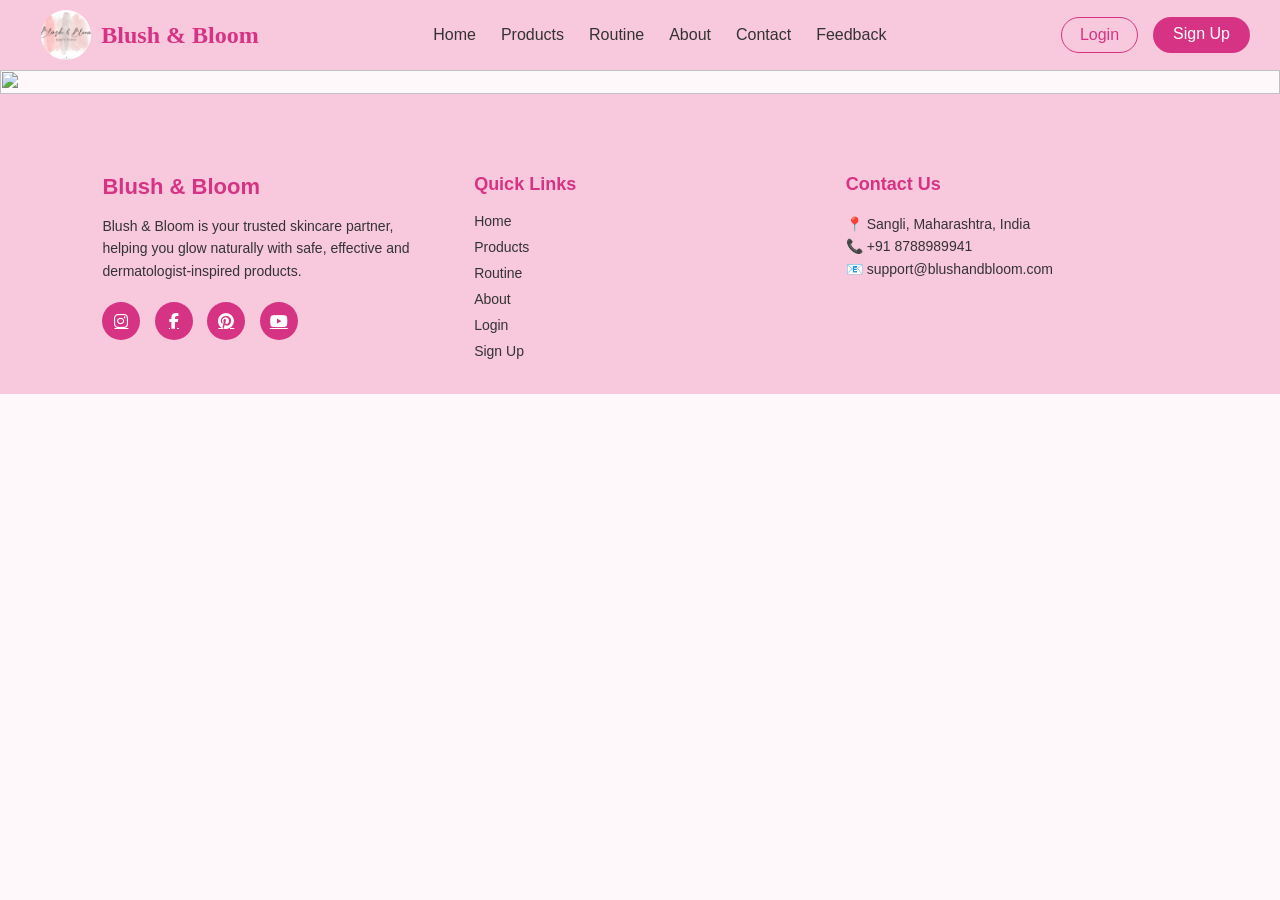
==== index.html @ 62052c49 "add website features in footer" ====
<!DOCTYPE html>
<html lang="en">
<head>
    <meta charset="UTF-8">
    <title>Blush & Bloom</title>
    <link rel="stylesheet" href="css/index.css">
   <link rel="stylesheet" href="https://cdnjs.cloudflare.com/ajax/libs/font-awesome/6.5.0/css/all.min.css">
</head>
<body>

    <nav class="navbar">
        <div class="nav-left">
        <img src="images/logo.jpeg" alt="Logo" class="logo">
        <h2 class="brand">Blush & Bloom</h2>
        </div>

        <ul class="nav-links">
            <li><a href="index.html">Home</a></li>
            <li><a href="pages/product.html">Products</a></li>
            <li><a href="pages/routine.html">Routine</a></li>
            <li><a href="pages/about.html">About</a></li>
            <li><a href="pages/contact.html">Contact</a></li>
            <li><a href="pages/feedback.html">Feedback</a></li>
        </ul>

        <div class="auth-buttons">
            <a href="pages/login.html" class="login-btn">Login</a>
            <a href="pages/signup.html" class="signup-btn">Sign Up</a>
        </div>
    </nav>

   <section class="slider">

<img src="images/slide1.webp" class="slide active">
<img src="images/slide2.webp" class="slide">
<img src="images/slide3.webp" class="slide">
<img src="images/slide4.webp" class="slide">
<img src="images/slide5.webp" class="slide">
<img src="images/slide6.webp" class="slide">
</section>

<script src="js/index.js"></script>

   <footer class="footer">

    <div class="footer-container">

    
        <div class="footer-col">
            <h2 class="footer-logo">Blush & Bloom</h2>
            <p>
                Blush & Bloom is your trusted skincare partner, 
                helping you glow naturally with safe, effective 
                and dermatologist-inspired products.
            </p>

            <div class="social-icons">
                <a href="#"><i class="fab fa-instagram"></i></a>
                <a href="#"><i class="fab fa-facebook-f"></i></a>
                <a href="#"><i class="fab fa-pinterest"></i></a>
                <a href="#"><i class="fab fa-youtube"></i></a>
            </div>
        </div>

      
        <div class="footer-col">
            <h3>Quick Links</h3>
            <ul>
                <li><a href="index.html">Home</a></li>
                <li><a href="pages/product.html">Products</a></li>
                <li><a href="pages/routine.html">Routine</a></li>
                <li><a href="pages/about.html">About</a></li>
                <li><a href="pages/login.html">Login</a></li>
                <li><a href="pages/signup.html">Sign Up</a></li>
            </ul>
        </div>

    
        

     
       <div class="footer-col">
            <h3>Contact Us</h3>
            <p>📍 Sangli, Maharashtra, India</p>
            <p>📞 +91 8788989941</p>
            <p>📧 support@blushandbloom.com</p>
        </div> 

    </div>
</footer>
---- css/index.css ----
* {
    margin: 0;
    padding: 0;
    box-sizing: border-box;
}

body {
    font-family: Arial, sans-serif;
    background-color: #fff8fb;
}


.logo {
    font-size: 24px;
    font-weight: bold;
    color: #d63384;
    
}
body{
    margin:0;
}

.navbar{
    display:flex;
    align-items:center;
    padding:0;
}

.logo{
    width:50px;
    height:50px;
    border-radius:50%;
    object-fit:cover;
    margin-left: 0.3cm;
}

.navbar{
    display:flex;
    justify-content:space-between;
    align-items:center;
    background:#f8c8dc;
    padding:10px 30px;
}

.nav-left{
    display:flex;
    align-items:center;
    gap:10px;
}

.logo{
    width:50px;
    height:50px;
    border-radius:50%;
    object-fit:cover;
}

.brand{
    font-family:serif;
    color:#d63384;
}

.nav-links{
    list-style:none;
    display:flex;
    gap:25px;
}

.nav-links a{
    text-decoration:none;
    color:black;
    font-weight:500;
}


.nav-links {
    list-style: none;
    display: flex;
    gap: 25px;
}

.nav-links li {
    list-style: none;
}

.nav-links a {
    text-decoration: none;
    color: #333;
    font-weight: 500;
    transition: 0.3s;
}

.nav-links a:hover {
    color: #d63384;
}

.auth-buttons {
    display: flex;
    gap: 15px;
}

.login-btn {
    padding: 8px 18px;
    border: 1px solid #d63384;
    border-radius: 25px;
    text-decoration: none;
    color: #d63384;
    transition: 0.3s;
}

.login-btn:hover {
    background-color: #d63384;
    color: white;
}

.signup-btn {
    padding: 8px 20px;
    background-color: #d63384;
    color: white;
    border-radius: 25px;
    text-decoration: none;
    transition: 0.3s;
}

.signup-btn:hover {
    background-color: #b0256a;
}

.hero {
    text-align: center;
    padding: 100px 20px;
}

.hero h1 {
    font-size: 36px;
    color: #d63384;
}

.hero p {
    margin-top: 10px;
    font-size: 18px;
    color: #555;
}

.hero {
    flex: 1;
}


.slide{
width:100%;
height:100%;
object-fit:cover;
object-position:center;
display:none;
}

.slide.active{
display:block;
}

.footer {
    background-color: #f8c8dc;   
    color: #333;
    padding: 80px 8% 25px
}

.footer-container {
    display: flex;
    justify-content: space-between;
    flex-wrap: wrap;
    gap: 40px;
}

.footer-col {
    flex: 1;
    min-width: 230px;
}

.footer-logo {
    color: #d63384;
    margin-bottom: 15px;
    font-size: 22px;
}

.footer h3 {
    margin-bottom: 18px;
    color: #d63384;
    font-size: 18px;
}

.footer-col p {
    font-size: 14px;
    line-height: 1.6;
}

.footer-col ul {
    list-style: none;
}

.footer-col ul li {
    margin-bottom: 10px;
    font-size: 14px;
}

.footer-col ul li a {
    text-decoration: none;
    color: #333;
    transition: 0.3s;
}

.footer-col ul li a:hover {
    color: #d63384;
    padding-left: 5px;
}


.social-icons {
    margin-top: 20px;
}

.social-icons a {
    display: inline-flex;
    align-items: center;
    justify-content: center;
    width: 38px;
    height: 38px;
    border-radius: 50%;
    background-color: #d63384;
    color: #fff;
    margin-right: 10px;
    font-size: 16px;
    transition: 0.3s;
}


.footer-bottom {
    text-align: center;
    margin-top: 30px;
    border-top: 1px solid #f3b3cf;
    padding-top: 15px;
    font-size: 13px;
}


@media (max-width: 768px) {

    .footer-container {
        flex-direction: column;
        text-align: center;
    }

}
html, body {
    height: 100%;
}

body {
    display: flex;
    flex-direction: column;
}
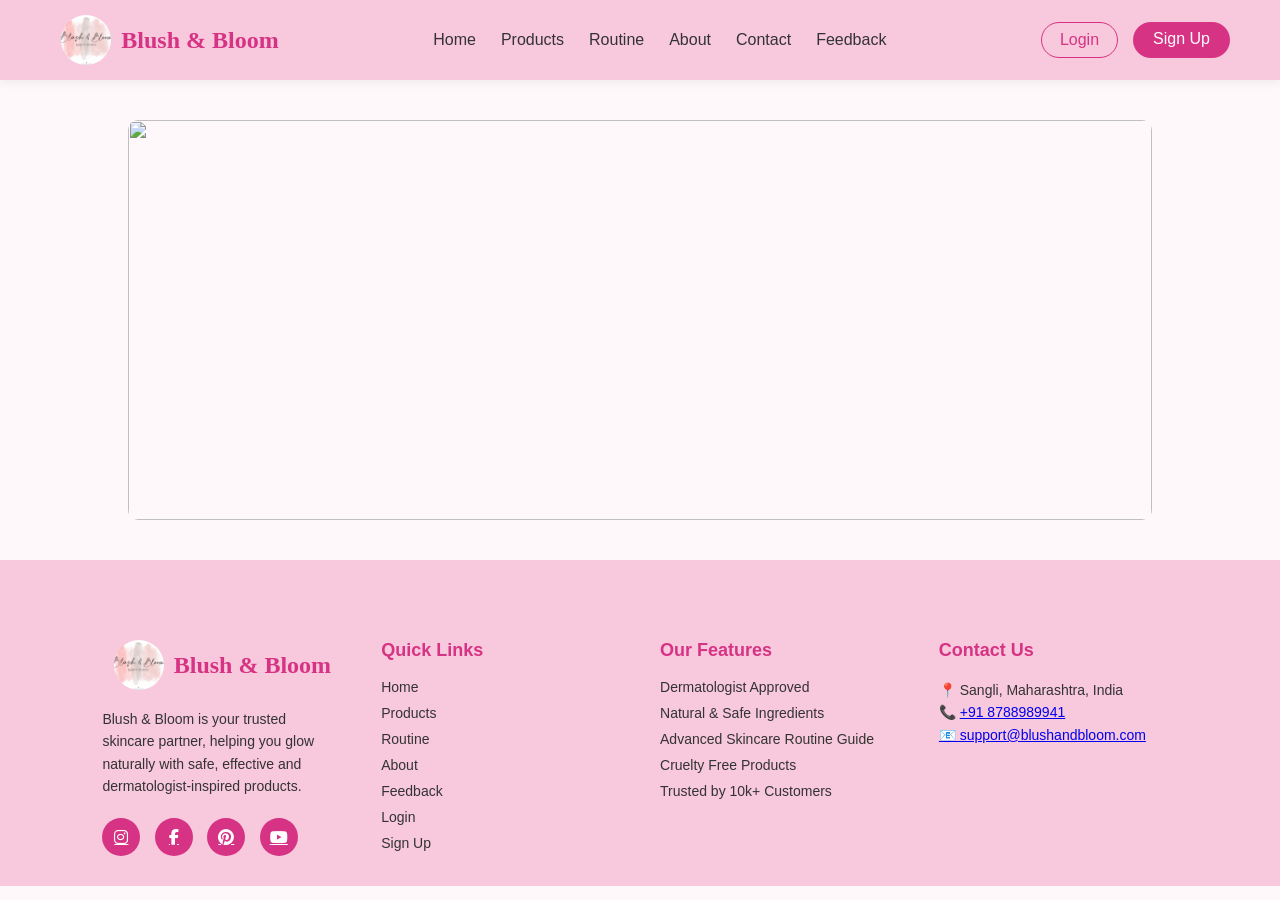
==== commit bd6cf93c: "modifications" ====
--- a/index.html
+++ b/index.html
@@ -1,7 +1,7 @@
 <!DOCTYPE html>
 <html lang="en">
 <head>
-    <meta charset="UTF-8">
+
     <title>Blush & Bloom</title>
     <link rel="stylesheet" href="css/index.css">
    <link rel="stylesheet" href="https://cdnjs.cloudflare.com/ajax/libs/font-awesome/6.5.0/css/all.min.css">
@@ -15,17 +15,17 @@
         </div>
 
         <ul class="nav-links">
-            <li><a href="index.html">Home</a></li>
-            <li><a href="pages/product.html">Products</a></li>
-            <li><a href="pages/routine.html">Routine</a></li>
-            <li><a href="pages/about.html">About</a></li>
-            <li><a href="pages/contact.html">Contact</a></li>
-            <li><a href="pages/feedback.html">Feedback</a></li>
+            <li><a href="./..index.html">Home</a></li>
+            <li><a href="./pages/product.html">Products</a></li>
+            <li><a href="./pages/routine.html">Routine</a></li>
+            <li><a href="./pages/about.html">About</a></li>
+            <li><a href="./pages/contact.html">Contact</a></li>
+            <li><a href="./pages/feedback.html">Feedback</a></li>
         </ul>
 
         <div class="auth-buttons">
             <a href="pages/login.html" class="login-btn">Login</a>
-            <a href="pages/signup.html" class="signup-btn">Sign Up</a>
+            <a href="./pages/signup.html" class="signup-btn">Sign Up</a>
         </div>
     </nav>
 
@@ -47,7 +47,11 @@
 
     
         <div class="footer-col">
-            <h2 class="footer-logo">Blush & Bloom</h2>
+          <div class="nav-left">
+        <img src="images/logo.jpeg" alt="Logo" class="logo">
+        <h2 class="brand">Blush & Bloom</h2>
+        </div> &nbsp;  &nbsp; &nbsp; &nbsp;
+    
             <p>
                 Blush & Bloom is your trusted skincare partner, 
                 helping you glow naturally with safe, effective 
@@ -55,6 +59,7 @@
             </p>
 
             <div class="social-icons">
+               
                 <a href="#"><i class="fab fa-instagram"></i></a>
                 <a href="#"><i class="fab fa-facebook-f"></i></a>
                 <a href="#"><i class="fab fa-pinterest"></i></a>
@@ -66,24 +71,35 @@
         <div class="footer-col">
             <h3>Quick Links</h3>
             <ul>
-                <li><a href="index.html">Home</a></li>
-                <li><a href="pages/product.html">Products</a></li>
-                <li><a href="pages/routine.html">Routine</a></li>
-                <li><a href="pages/about.html">About</a></li>
-                <li><a href="pages/login.html">Login</a></li>
-                <li><a href="pages/signup.html">Sign Up</a></li>
+               <li><a href="./index.html">Home</a></li>
+                <li><a href="./pages/product.html">Products</a></li>
+                <li><a href="./pages/routine.html">Routine</a></li>
+                <li><a href="./pages/about.html">About</a></li>
+             <li><a href="./pages/feedback.html">Feedback</a></li>
+                <li><a href="./pages/login.html">Login</a></li>
+                <li><a href="./pages/signup.html">Sign Up</a></li>
             </ul>
         </div>
 
-    
-        
-
-     
+    <div class="footer-col">
+            <h3>Our Features</h3>
+            <ul>
+                <li>Dermatologist Approved</li>
+                <li>Natural & Safe Ingredients</li>
+                <li>Advanced Skincare Routine Guide</li>
+                <li>Cruelty Free Products</li>
+                <li>Trusted by 10k+ Customers</li>
+            </ul>
+        </div>
+             
        <div class="footer-col">
             <h3>Contact Us</h3>
             <p>📍 Sangli, Maharashtra, India</p>
-            <p>📞 +91 8788989941</p>
-            <p>📧 support@blushandbloom.com</p>
+            <p>📞 <a href="tel:+8788989941" class="menu-subitem">+91 8788989941</a></p>
+            <p> <a href="mailto:support@blushandbloom.com.com" class="menu-subitem">
+                 📧 support@blushandbloom.com
+                </a>
+         
         </div> 
 
     </div>
--- a/css/index.css
+++ b/css/index.css
@@ -1,3 +1,4 @@
+
 * {
     margin: 0;
     padding: 0;
@@ -24,6 +25,15 @@
     display:flex;
     align-items:center;
     padding:0;
+}
+
+.navbar {
+    display: flex;
+    justify-content: space-between;
+    align-items: center;
+    padding: 15px 50px;
+    background-color: #f8c8dc;
+    box-shadow: 0 4px 8px rgba(0,0,0,0.05);
 }
 
 .logo{
@@ -34,13 +44,7 @@
     margin-left: 0.3cm;
 }
 
-.navbar{
-    display:flex;
-    justify-content:space-between;
-    align-items:center;
-    background:#f8c8dc;
-    padding:10px 30px;
-}
+
 
 .nav-left{
     display:flex;
@@ -146,6 +150,13 @@
     flex: 1;
 }
 
+.slider{
+width:80%;
+height:400px;
+margin:40px auto;
+overflow:hidden;
+border-radius:10px;
+}
 
 .slide{
 width:100%;
@@ -233,6 +244,10 @@
     transition: 0.3s;
 }
 
+.social-icons a:hover {
+    background-color: #b0256a;
+    transform: translateY(-4px);
+}
 
 .footer-bottom {
     text-align: center;
@@ -259,4 +274,3 @@
     display: flex;
     flex-direction: column;
 }
-
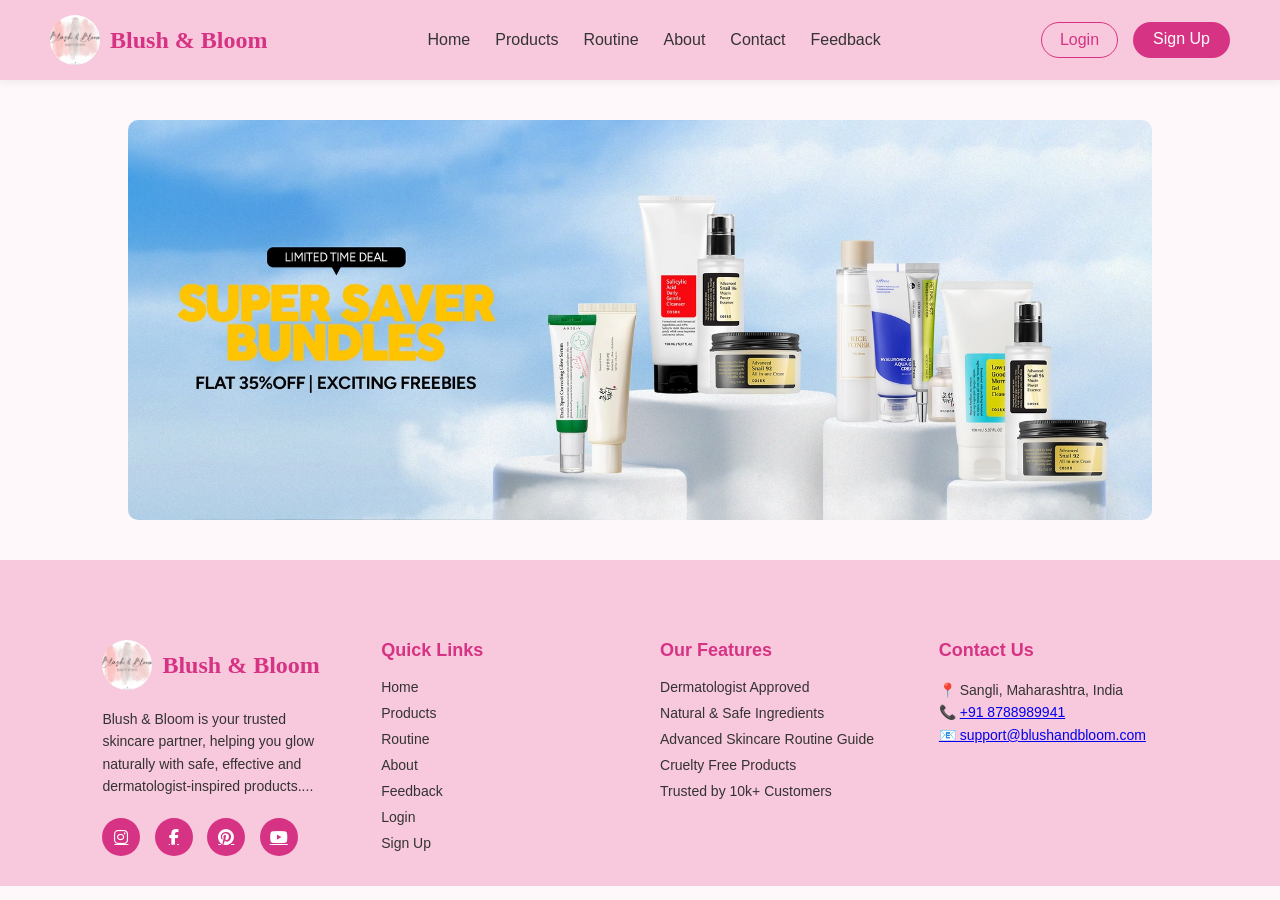
==== commit eb18d649: "Merge branch 'main' of https://github.com/Namratashekhar/blush-and-bloom-html-css-js" ====
--- a/index.html
+++ b/index.html
@@ -7,7 +7,6 @@
    <link rel="stylesheet" href="https://cdnjs.cloudflare.com/ajax/libs/font-awesome/6.5.0/css/all.min.css">
 </head>
 <body>
-
     <nav class="navbar">
         <div class="nav-left">
         <img src="images/logo.jpeg" alt="Logo" class="logo">
@@ -55,7 +54,7 @@
             <p>
                 Blush & Bloom is your trusted skincare partner, 
                 helping you glow naturally with safe, effective 
-                and dermatologist-inspired products.
+                and dermatologist-inspired products....
             </p>
 
             <div class="social-icons">
--- a/css/index.css
+++ b/css/index.css
@@ -41,10 +41,8 @@
     height:50px;
     border-radius:50%;
     object-fit:cover;
-    margin-left: 0.3cm;
-}
-
-
+    margin-left:0.001cm;
+}
 
 .nav-left{
     display:flex;
@@ -168,6 +166,10 @@
 
 .slide.active{
 display:block;
+}
+.slides{
+display:flex;
+transition:transform 0.5s ease;
 }
 
 .footer {
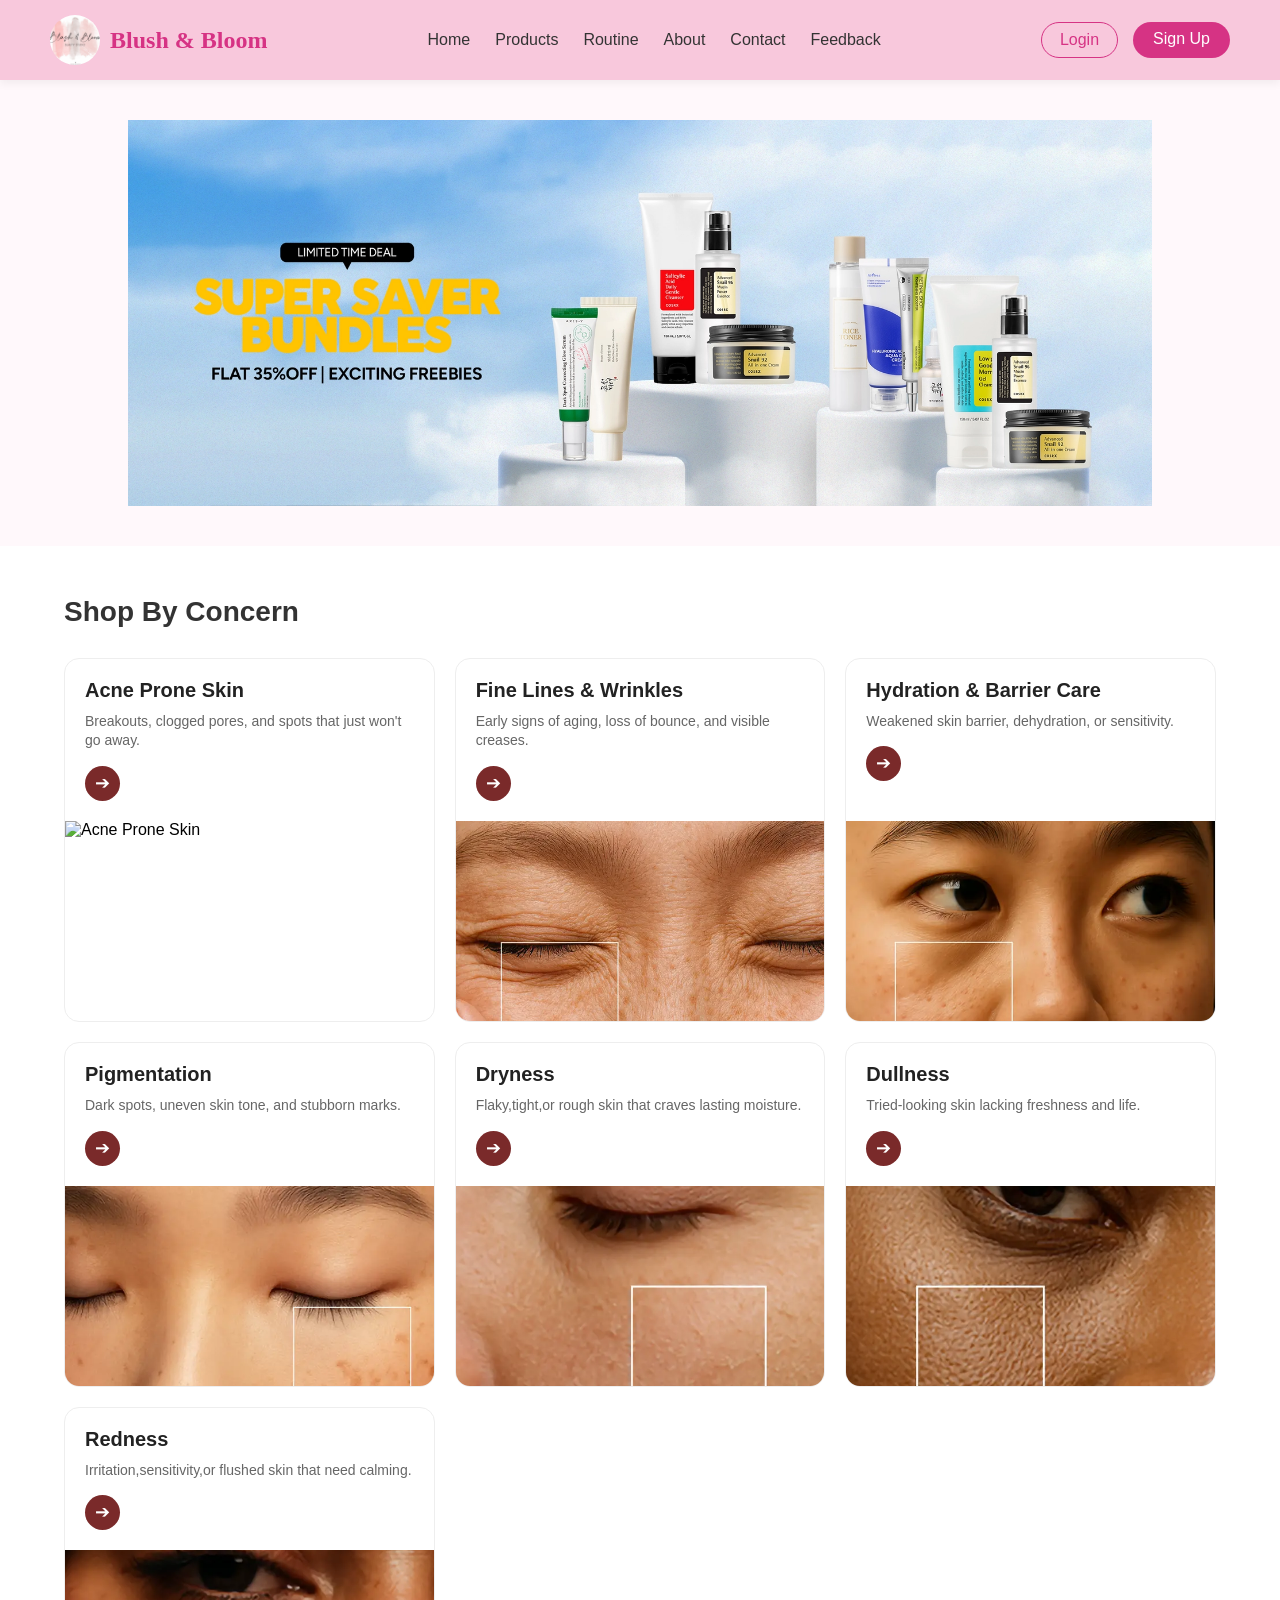
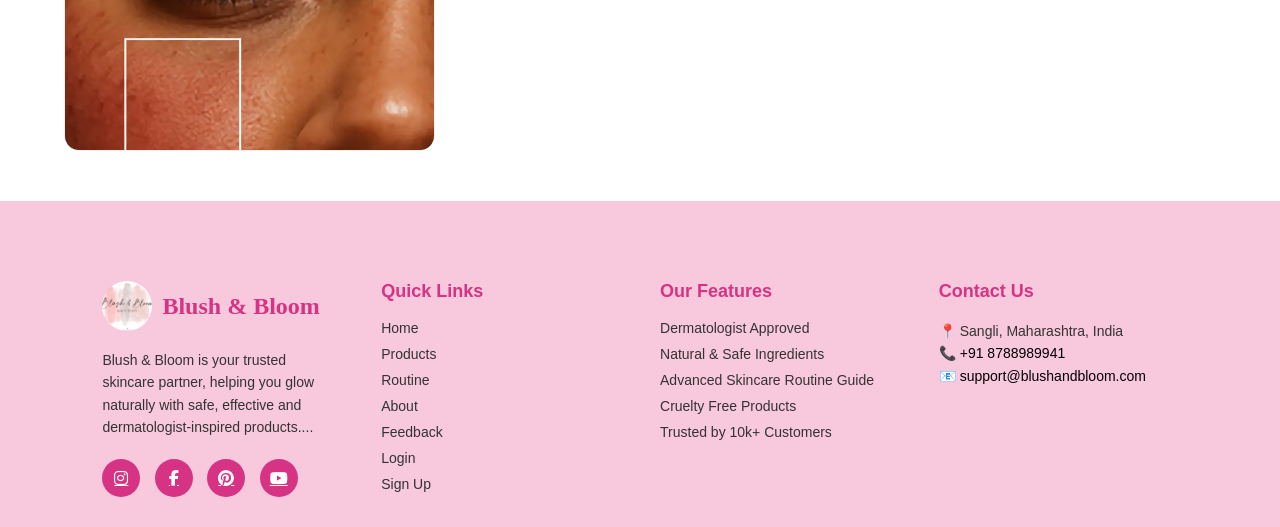
==== commit 8244b2b8: "change the cards colour" ====
--- a/index.html
+++ b/index.html
@@ -1,16 +1,18 @@
 <!DOCTYPE html>
 <html lang="en">
+
 <head>
 
     <title>Blush & Bloom</title>
-    <link rel="stylesheet" href="css/index.css">
-   <link rel="stylesheet" href="https://cdnjs.cloudflare.com/ajax/libs/font-awesome/6.5.0/css/all.min.css">
+    <link rel="stylesheet" href="./css/index.css">
+    <link rel="stylesheet" href="https://cdnjs.cloudflare.com/ajax/libs/font-awesome/6.5.0/css/all.min.css">
 </head>
+
 <body>
     <nav class="navbar">
         <div class="nav-left">
-        <img src="images/logo.jpeg" alt="Logo" class="logo">
-        <h2 class="brand">Blush & Bloom</h2>
+            <img src="images/logo.jpeg" alt="Logo" class="logo">
+            <h2 class="brand">Blush & Bloom</h2>
         </div>
 
         <ul class="nav-links">
@@ -28,78 +30,152 @@
         </div>
     </nav>
 
-   <section class="slider">
+    <div class="slider">
 
-<img src="images/slide1.webp" class="slide active">
-<img src="images/slide2.webp" class="slide">
-<img src="images/slide3.webp" class="slide">
-<img src="images/slide4.webp" class="slide">
-<img src="images/slide5.webp" class="slide">
-<img src="images/slide6.webp" class="slide">
+        <img src="images/slide1.webp" class="slide active">
+        <img src="images/slide2.webp" class="slide">
+        <img src="images/slide3.webp" class="slide">
+        <img src="images/slide4.webp" class="slide">
+        <img src="images/slide5.webp" class="slide">
+        <img src="images/slide6.webp" class="slide">
+    </div>
+
+    <script src="js/index.js"></script>
+
+    <section class="shop-by-concern">
+    <h2 class="section-title">Shop By Concern</h2>
+    
+    <div class="concern-container">
+        <div class="concern-card">
+            <div class="card-content">
+                <h3>Acne Prone Skin</h3>
+                <p>Breakouts, clogged pores, and spots that just won't go away.</p>
+                <a href="#" class="arrow-btn">➔</a>
+            </div>
+            <img src="images/acne.webp" alt="Acne Prone Skin">
+        </div>
+
+        <div class="concern-card">
+            <div class="card-content">
+                <h3>Fine Lines & Wrinkles</h3>
+                <p>Early signs of aging, loss of bounce, and visible creases.</p>
+                <a href="#" class="arrow-btn">➔</a>
+            </div>
+            <img src="images/fine-lines.webp" alt="Fine Lines & Wrinkles">
+        </div>
+
+        <div class="concern-card">
+            <div class="card-content">
+                <h3>Hydration & Barrier Care</h3>
+                <p>Weakened skin barrier, dehydration, or sensitivity.</p>
+                <a href="#" class="arrow-btn">➔</a>
+            </div>
+            <img src="images/hydration.webp" alt="Hydration">
+        </div>
+
+        <div class="concern-card">
+            <div class="card-content">
+                <h3>Pigmentation</h3>
+                <p>Dark spots, uneven skin tone, and stubborn marks.</p>
+                <a href="#" class="arrow-btn">➔</a>
+            </div>
+            <img src="images/pigmentation.webp" alt="Pigmentation">
+        </div>
+
+         <div class="concern-card">
+            <div class="card-content">
+                <h3>Dryness</h3>
+                <p>Flaky,tight,or rough skin that craves lasting moisture.</p>
+                <a href="#" class="arrow-btn">➔</a>
+            </div>
+            <img src="images/dryness.webp" alt="Pigmentation">
+        </div>
+
+         <div class="concern-card">
+            <div class="card-content">
+                <h3>Dullness</h3>
+                <p>Tried-looking skin lacking freshness and life.</p>
+                <a href="#" class="arrow-btn">➔</a>
+            </div>
+            <img src="images/dullness.webp" alt="Pigmentation">
+        </div>
+
+         <div class="concern-card">
+            <div class="card-content">
+                <h3>Redness</h3>
+                <p>Irritation,sensitivity,or flushed skin that need calming.</p>
+                <a href="#" class="arrow-btn">➔</a>
+            </div>
+            <img src="images/redness.webp" alt="Pigmentation">
+        </div>
+
+
+    </div>
 </section>
 
-<script src="js/index.js"></script>
+        </script>
+    </div>
 
-   <footer class="footer">
+    <footer class="footer">
 
-    <div class="footer-container">
+        <div class="footer-container">
 
-    
-        <div class="footer-col">
-          <div class="nav-left">
-        <img src="images/logo.jpeg" alt="Logo" class="logo">
-        <h2 class="brand">Blush & Bloom</h2>
-        </div> &nbsp;  &nbsp; &nbsp; &nbsp;
-    
-            <p>
-                Blush & Bloom is your trusted skincare partner, 
-                helping you glow naturally with safe, effective 
-                and dermatologist-inspired products....
-            </p>
 
-            <div class="social-icons">
-               
-                <a href="#"><i class="fab fa-instagram"></i></a>
-                <a href="#"><i class="fab fa-facebook-f"></i></a>
-                <a href="#"><i class="fab fa-pinterest"></i></a>
-                <a href="#"><i class="fab fa-youtube"></i></a>
+            <div class="footer-col">
+                <div class="nav-left">
+                    <img src="images/logo.jpeg" alt="Logo" class="logo">
+                    <h2 class="brand">Blush & Bloom</h2>
+                </div> &nbsp; &nbsp; &nbsp; &nbsp;
+
+                <p>
+                    Blush & Bloom is your trusted skincare partner,
+                    helping you glow naturally with safe, effective
+                    and dermatologist-inspired products....
+                </p>
+
+                <div class="social-icons">
+
+                    <a href="#"><i class="fab fa-instagram"></i></a>
+                    <a href="#"><i class="fab fa-facebook-f"></i></a>
+                    <a href="#"><i class="fab fa-pinterest"></i></a>
+                    <a href="#"><i class="fab fa-youtube"></i></a>
+                </div>
             </div>
+
+
+            <div class="footer-col">
+                <h3>Quick Links</h3>
+                <ul>
+                    <li><a href="./index.html">Home</a></li>
+                    <li><a href="./pages/product.html">Products</a></li>
+                    <li><a href="./pages/routine.html">Routine</a></li>
+                    <li><a href="./pages/about.html">About</a></li>
+                    <li><a href="./pages/feedback.html">Feedback</a></li>
+                    <li><a href="./pages/login.html">Login</a></li>
+                    <li><a href="./pages/signup.html">Sign Up</a></li>
+                </ul>
+            </div>
+
+            <div class="footer-col">
+                <h3>Our Features</h3>
+                <ul>
+                    <li>Dermatologist Approved</li>
+                    <li>Natural & Safe Ingredients</li>
+                    <li>Advanced Skincare Routine Guide</li>
+                    <li>Cruelty Free Products</li>
+                    <li>Trusted by 10k+ Customers</li>
+                </ul>
+            </div>
+
+            <div class="footer-col">
+                <h3>Contact Us</h3>
+                <p>📍 Sangli, Maharashtra, India</p>
+                <p>📞 <a href="tel:+8788989941" class="menu-subitem">+91 8788989941</a></p>
+                <p> <a href="mailto:support@blushandbloom.com.com" class="menu-subitem">
+                        📧 support@blushandbloom.com
+                    </a>
+
+            </div>
+
         </div>
-
-      
-        <div class="footer-col">
-            <h3>Quick Links</h3>
-            <ul>
-               <li><a href="./index.html">Home</a></li>
-                <li><a href="./pages/product.html">Products</a></li>
-                <li><a href="./pages/routine.html">Routine</a></li>
-                <li><a href="./pages/about.html">About</a></li>
-             <li><a href="./pages/feedback.html">Feedback</a></li>
-                <li><a href="./pages/login.html">Login</a></li>
-                <li><a href="./pages/signup.html">Sign Up</a></li>
-            </ul>
-        </div>
-
-    <div class="footer-col">
-            <h3>Our Features</h3>
-            <ul>
-                <li>Dermatologist Approved</li>
-                <li>Natural & Safe Ingredients</li>
-                <li>Advanced Skincare Routine Guide</li>
-                <li>Cruelty Free Products</li>
-                <li>Trusted by 10k+ Customers</li>
-            </ul>
-        </div>
-             
-       <div class="footer-col">
-            <h3>Contact Us</h3>
-            <p>📍 Sangli, Maharashtra, India</p>
-            <p>📞 <a href="tel:+8788989941" class="menu-subitem">+91 8788989941</a></p>
-            <p> <a href="mailto:support@blushandbloom.com.com" class="menu-subitem">
-                 📧 support@blushandbloom.com
-                </a>
-         
-        </div> 
-
-    </div>
-</footer>+    </footer>
--- a/css/index.css
+++ b/css/index.css
@@ -152,8 +152,8 @@
 width:80%;
 height:400px;
 margin:40px auto;
-overflow:hidden;
 border-radius:10px;
+position: relative;
 }
 
 .slide{
@@ -167,6 +167,7 @@
 .slide.active{
 display:block;
 }
+
 .slides{
 display:flex;
 transition:transform 0.5s ease;
@@ -227,6 +228,10 @@
     padding-left: 5px;
 }
 
+.menu-subitem{
+    text-decoration: none;
+    color: black;
+}
 
 .social-icons {
     margin-top: 20px;
@@ -276,3 +281,83 @@
     display: flex;
     flex-direction: column;
 }
+
+/* Shop By Concern Section */
+.shop-by-concern {
+    padding: 50px 5%;
+    background-color: #fff;
+    font-family: Arial, sans-serif;
+}
+
+.section-title {
+    font-size: 28px;
+    font-weight: bold;
+    margin-bottom: 30px;
+    color: #333;
+}
+
+.concern-container {
+    display: grid;
+    grid-template-columns: repeat(auto-fit, minmax(280px, 1fr));
+    gap: 20px;
+}
+
+.concern-card {
+    background-color: ; /* Light cream background */
+    border-radius: 15px;
+    overflow: hidden;
+    display: flex;
+    flex-direction: column;
+    justify-content: space-between;
+    transition: transform 0.3s ease;
+    border: 1px solid #eee;
+}
+
+.concern-card:hover {
+    transform: translateY(-5px);
+}
+
+.card-content {
+    padding: 20px;
+}
+
+.card-content h3 {
+    font-size: 20px;
+    margin-bottom: 10px;
+    color: #222;
+}
+
+.card-content p {
+    font-size: 14px;
+    color: #666;
+    line-height: 1.4;
+    margin-bottom: 15px;
+}
+
+.arrow-btn {
+    display: inline-block;
+    width: 35px;
+    height: 35px;
+    background-color: #7a2a2a; /* Dark reddish brown like the image */
+    color: white;
+    text-align: center;
+    line-height: 35px;
+    border-radius: 50%;
+    text-decoration: none;
+    font-size: 18px;
+}
+
+.concern-card img {
+    width: 100%;
+    height: 200px;
+    object-fit: cover;
+    display: block;
+}
+
+/* For smaller screens */
+@media (max-width: 600px) {
+    .concern-container {
+        grid-template-columns: 1fr;
+    }
+}
+
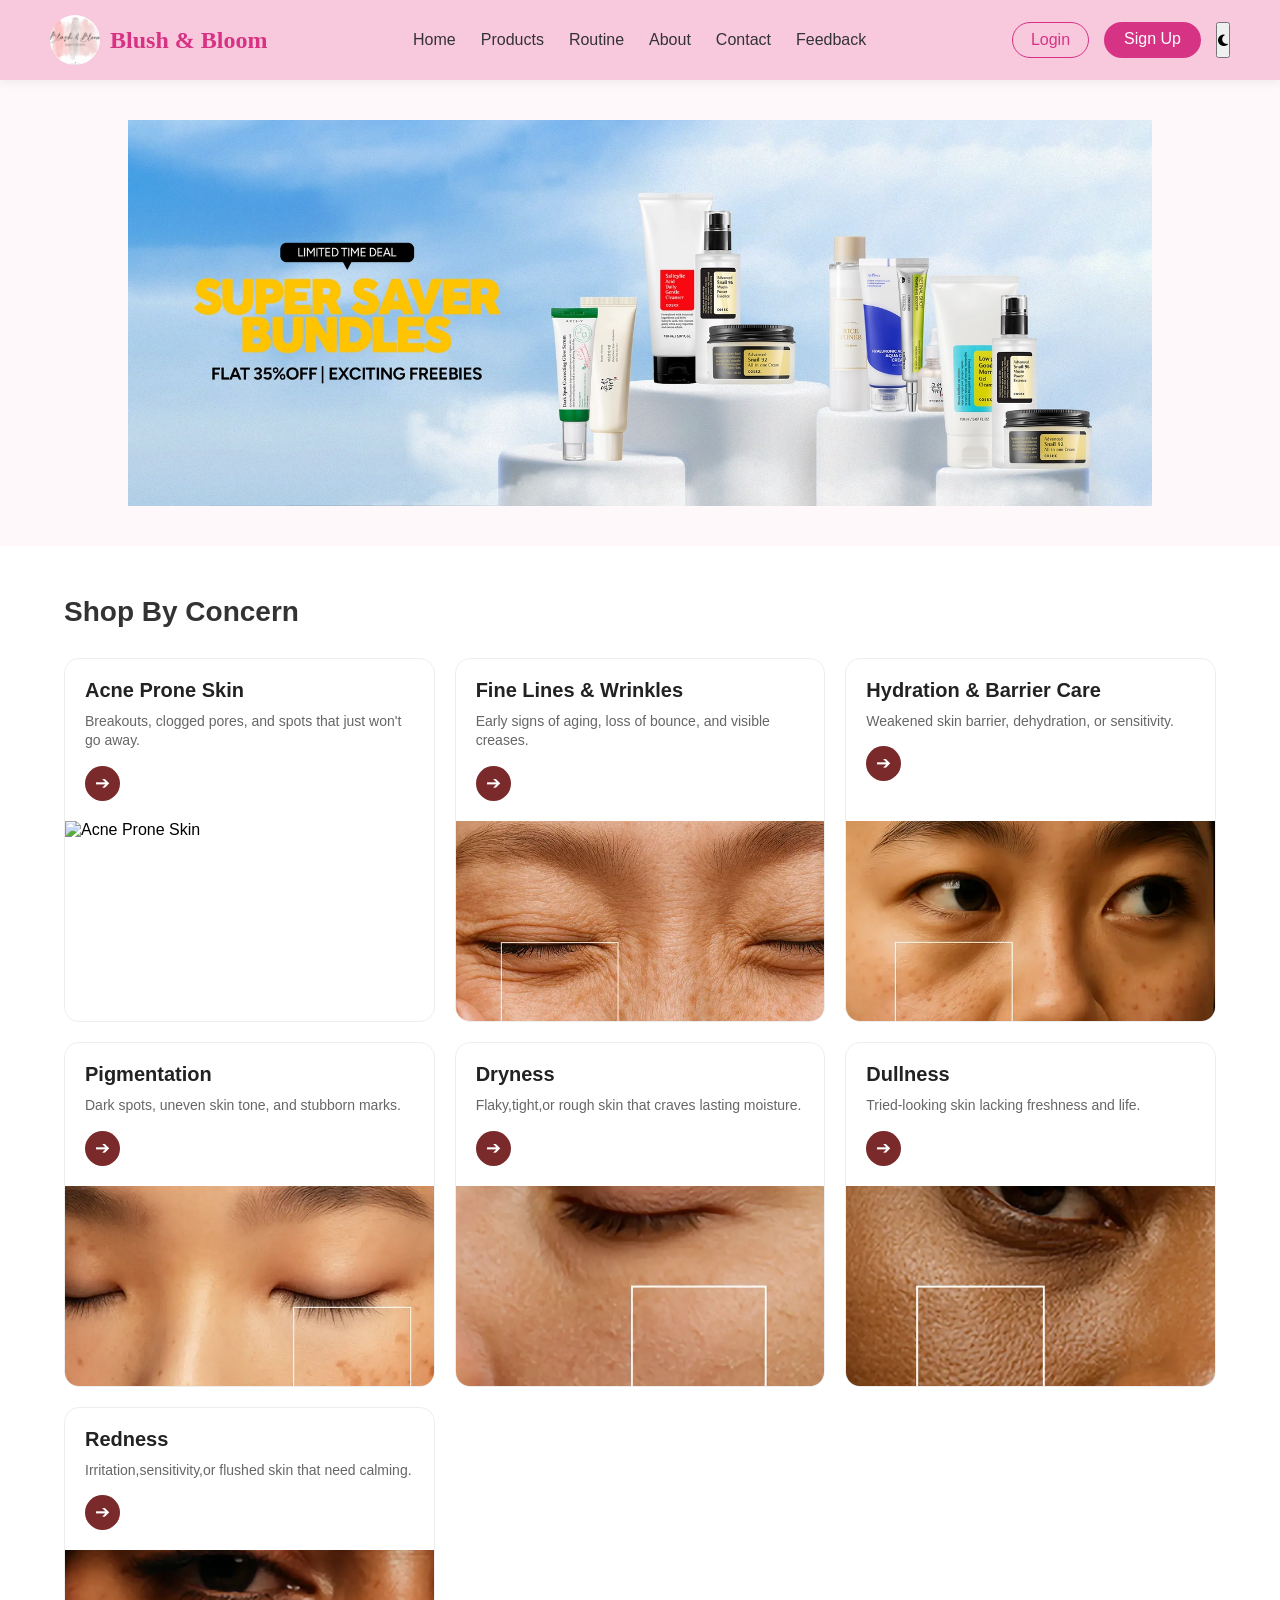
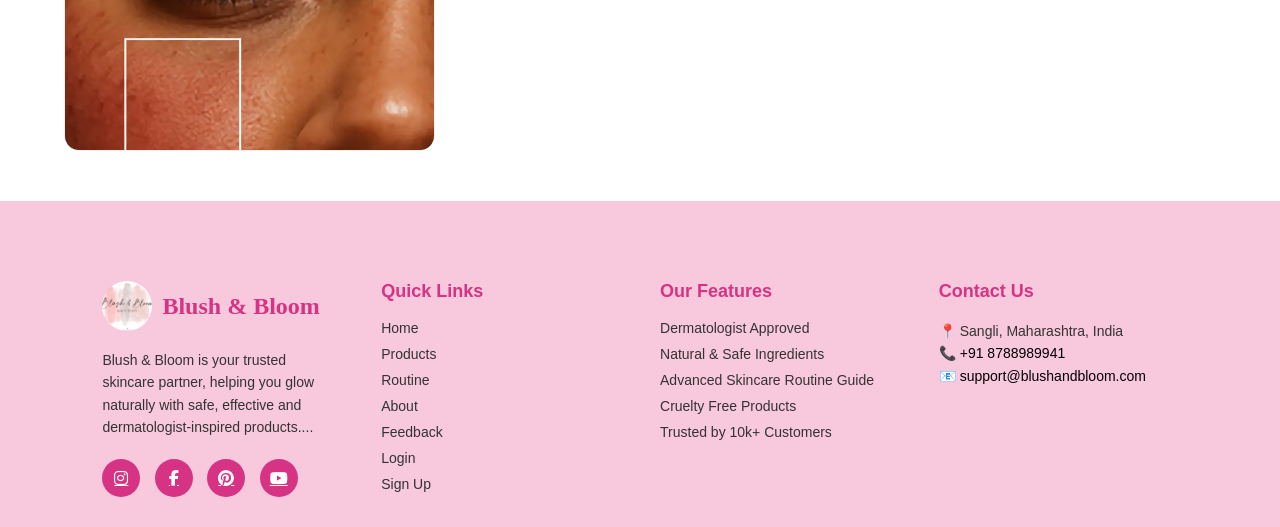
==== commit 4590cb22: "resolved merge conflicts" ====
--- a/index.html
+++ b/index.html
@@ -1,13 +1,10 @@
 <!DOCTYPE html>
 <html lang="en">
-
 <head>
-
     <title>Blush & Bloom</title>
     <link rel="stylesheet" href="./css/index.css">
     <link rel="stylesheet" href="https://cdnjs.cloudflare.com/ajax/libs/font-awesome/6.5.0/css/all.min.css">
 </head>
-
 <body>
     <nav class="navbar">
         <div class="nav-left">
@@ -27,6 +24,9 @@
         <div class="auth-buttons">
             <a href="pages/login.html" class="login-btn">Login</a>
             <a href="./pages/signup.html" class="signup-btn">Sign Up</a>
+            <button id="themeToggle" class="theme-btn">
+<i class="fa-solid fa-moon"></i>
+</button>
         </div>
     </nav>
 
@@ -43,78 +43,75 @@
     <script src="js/index.js"></script>
 
     <section class="shop-by-concern">
-    <h2 class="section-title">Shop By Concern</h2>
-    
-    <div class="concern-container">
-        <div class="concern-card">
-            <div class="card-content">
-                <h3>Acne Prone Skin</h3>
-                <p>Breakouts, clogged pores, and spots that just won't go away.</p>
-                <a href="#" class="arrow-btn">➔</a>
+        <h2 class="section-title">Shop By Concern</h2>
+
+        <div class="concern-container">
+            <div class="concern-card">
+                <div class="card-content">
+                    <h3>Acne Prone Skin</h3>
+                    <p>Breakouts, clogged pores, and spots that just won't go away.</p>
+                    <a href="#" class="arrow-btn">➔</a>
+                </div>
+                <img src="images/acne.webp" alt="Acne Prone Skin">
             </div>
-            <img src="images/acne.webp" alt="Acne Prone Skin">
-        </div>
 
-        <div class="concern-card">
-            <div class="card-content">
-                <h3>Fine Lines & Wrinkles</h3>
-                <p>Early signs of aging, loss of bounce, and visible creases.</p>
-                <a href="#" class="arrow-btn">➔</a>
+            <div class="concern-card">
+                <div class="card-content">
+                    <h3>Fine Lines & Wrinkles</h3>
+                    <p>Early signs of aging, loss of bounce, and visible creases.</p>
+                    <a href="#" class="arrow-btn">➔</a>
+                </div>
+                <img src="images/fine-lines.webp" alt="Fine Lines & Wrinkles">
             </div>
-            <img src="images/fine-lines.webp" alt="Fine Lines & Wrinkles">
-        </div>
 
-        <div class="concern-card">
-            <div class="card-content">
-                <h3>Hydration & Barrier Care</h3>
-                <p>Weakened skin barrier, dehydration, or sensitivity.</p>
-                <a href="#" class="arrow-btn">➔</a>
+            <div class="concern-card">
+                <div class="card-content">
+                    <h3>Hydration & Barrier Care</h3>
+                    <p>Weakened skin barrier, dehydration, or sensitivity.</p>
+                    <a href="#" class="arrow-btn">➔</a>
+                </div>
+                <img src="images/hydration.webp" alt="Hydration">
             </div>
-            <img src="images/hydration.webp" alt="Hydration">
-        </div>
 
-        <div class="concern-card">
-            <div class="card-content">
-                <h3>Pigmentation</h3>
-                <p>Dark spots, uneven skin tone, and stubborn marks.</p>
-                <a href="#" class="arrow-btn">➔</a>
+            <div class="concern-card">
+                <div class="card-content">
+                    <h3>Pigmentation</h3>
+                    <p>Dark spots, uneven skin tone, and stubborn marks.</p>
+                    <a href="#" class="arrow-btn">➔</a>
+                </div>
+                <img src="images/pigmentation.webp" alt="Pigmentation">
             </div>
-            <img src="images/pigmentation.webp" alt="Pigmentation">
-        </div>
 
-         <div class="concern-card">
-            <div class="card-content">
-                <h3>Dryness</h3>
-                <p>Flaky,tight,or rough skin that craves lasting moisture.</p>
-                <a href="#" class="arrow-btn">➔</a>
+            <div class="concern-card">
+                <div class="card-content">
+                    <h3>Dryness</h3>
+                    <p>Flaky,tight,or rough skin that craves lasting moisture.</p>
+                    <a href="#" class="arrow-btn">➔</a>
+                </div>
+                <img src="images/dryness.webp" alt="Pigmentation">
             </div>
-            <img src="images/dryness.webp" alt="Pigmentation">
-        </div>
 
-         <div class="concern-card">
-            <div class="card-content">
-                <h3>Dullness</h3>
-                <p>Tried-looking skin lacking freshness and life.</p>
-                <a href="#" class="arrow-btn">➔</a>
+            <div class="concern-card">
+                <div class="card-content">
+                    <h3>Dullness</h3>
+                    <p>Tried-looking skin lacking freshness and life.</p>
+                    <a href="#" class="arrow-btn">➔</a>
+                </div>
+                <img src="images/dullness.webp" alt="Pigmentation">
             </div>
-            <img src="images/dullness.webp" alt="Pigmentation">
-        </div>
 
-         <div class="concern-card">
-            <div class="card-content">
-                <h3>Redness</h3>
-                <p>Irritation,sensitivity,or flushed skin that need calming.</p>
-                <a href="#" class="arrow-btn">➔</a>
+            <div class="concern-card">
+                <div class="card-content">
+                    <h3>Redness</h3>
+                    <p>Irritation,sensitivity,or flushed skin that need calming.</p>
+                    <a href="#" class="arrow-btn">➔</a>
+                </div>
+                <img src="images/redness.webp" alt="Pigmentation">
             </div>
-            <img src="images/redness.webp" alt="Pigmentation">
-        </div>
 
 
-    </div>
-</section>
-
-        </script>
-    </div>
+        </div>
+    </section>
 
     <footer class="footer">
 
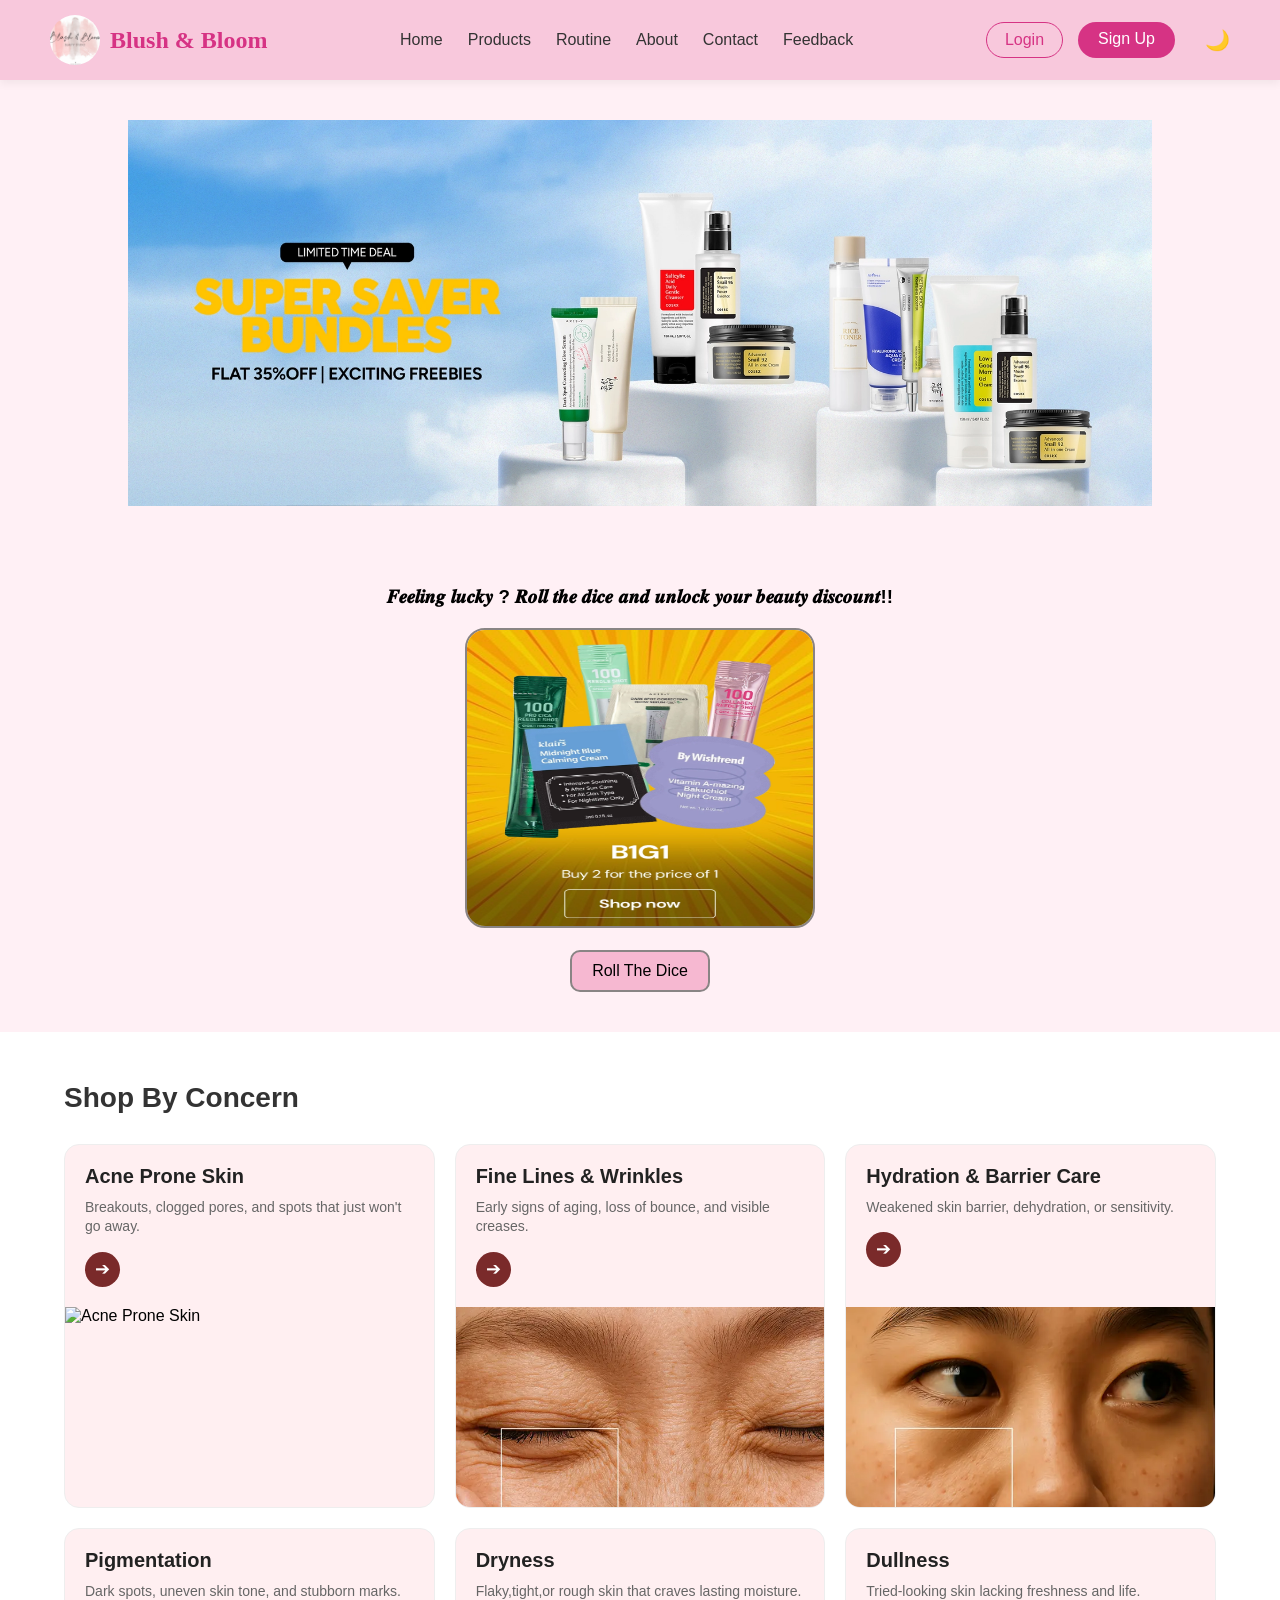
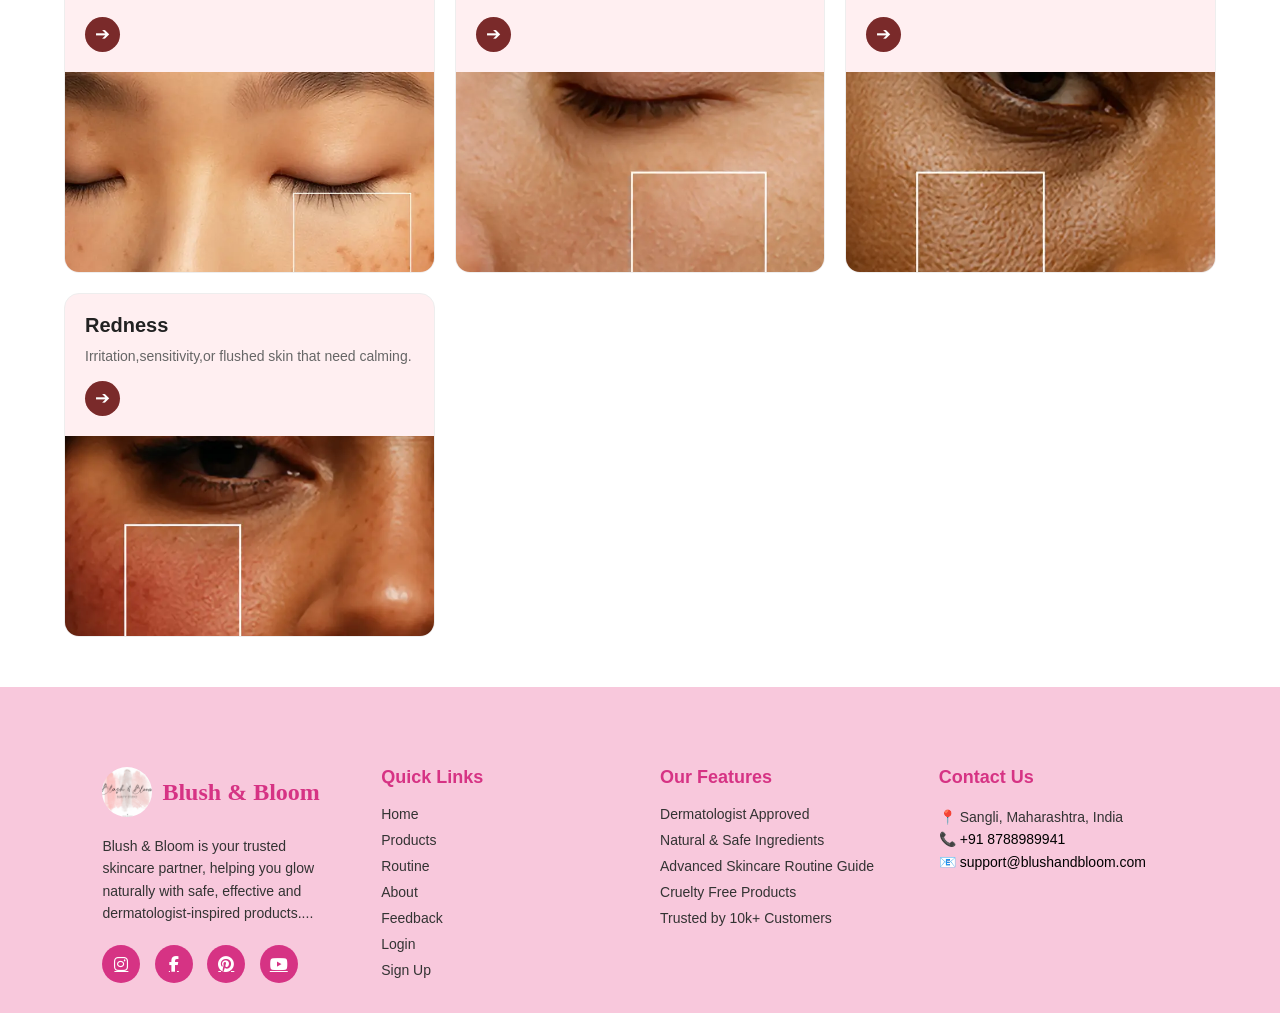
==== commit 36f838a6: "js file updated" ====
--- a/index.html
+++ b/index.html
@@ -24,8 +24,7 @@
         <div class="auth-buttons">
             <a href="pages/login.html" class="login-btn">Login</a>
             <a href="./pages/signup.html" class="signup-btn">Sign Up</a>
-            <button id="themeToggle" class="theme-btn">
-<i class="fa-solid fa-moon"></i>
+        <button id="themeToggle" class="theme-btn">🌙</button>
 </button>
         </div>
     </nav>
@@ -42,6 +41,49 @@
 
     <script src="js/index.js"></script>
 
+    <div class="dice-container">
+        <h3>𝑭𝒆𝒆𝒍𝒊𝒏𝒈 𝒍𝒖𝒄𝒌𝒚 ?
+𝑹𝒐𝒍𝒍 𝒕𝒉𝒆 𝒅𝒊𝒄𝒆 𝒂𝒏𝒅 𝒖𝒏𝒍𝒐𝒄𝒌 𝒚𝒐𝒖𝒓 𝒃𝒆𝒂𝒖𝒕𝒚 𝒅𝒊𝒔𝒄𝒐𝒖𝒏𝒕!!</h3>
+        <img src="images/dice1.webp" alt="discount" id="dice" class="dice-img" />
+        <br> <br>
+        <button type="button" onclick="rollDice()" class="dice">Roll The Dice</button>
+
+        <script>
+            const diceImg = document.getElementById("dice");
+            function rollDice() {
+                const min = 1;
+                const max = 7;
+
+                const randomNumber = Math.floor(Math.random() * (max - min)) + min;
+                switch (randomNumber) {
+                    case 1: diceImg.src = "images/dice2.jpg";
+                        console.log(randomNumber);
+                        break;
+                    case 2: diceImg.src = "images/dice3.webp";
+                        console.log(randomNumber);
+
+                        break;
+                    case 3: diceImg.src = "images/dice4.webp";
+                        console.log(randomNumber);
+
+                        break;
+                    case 4: diceImg.src = "images/dice-5.jpg";
+                        console.log(randomNumber);
+
+                        break;
+                    case 5: diceImg.src = "images/dice-6.jpg";
+                        console.log(randomNumber);
+
+                        break;
+                    case 6: diceImg.src = "images/dice-7.jpg";
+                        console.log(randomNumber);
+
+                        break;
+                }
+            }
+        </script>
+    </div>
+
     <section class="shop-by-concern">
         <h2 class="section-title">Shop By Concern</h2>
 
@@ -50,7 +92,7 @@
                 <div class="card-content">
                     <h3>Acne Prone Skin</h3>
                     <p>Breakouts, clogged pores, and spots that just won't go away.</p>
-                    <a href="#" class="arrow-btn">➔</a>
+                    <a href="pages/product.html" class="arrow-btn">➔</a>
                 </div>
                 <img src="images/acne.webp" alt="Acne Prone Skin">
             </div>
@@ -59,7 +101,7 @@
                 <div class="card-content">
                     <h3>Fine Lines & Wrinkles</h3>
                     <p>Early signs of aging, loss of bounce, and visible creases.</p>
-                    <a href="#" class="arrow-btn">➔</a>
+                  <a href="pages/product.html" class="arrow-btn">➔</a>
                 </div>
                 <img src="images/fine-lines.webp" alt="Fine Lines & Wrinkles">
             </div>
@@ -68,7 +110,7 @@
                 <div class="card-content">
                     <h3>Hydration & Barrier Care</h3>
                     <p>Weakened skin barrier, dehydration, or sensitivity.</p>
-                    <a href="#" class="arrow-btn">➔</a>
+                     <a href="pages/product.html" class="arrow-btn">➔</a>
                 </div>
                 <img src="images/hydration.webp" alt="Hydration">
             </div>
@@ -77,7 +119,7 @@
                 <div class="card-content">
                     <h3>Pigmentation</h3>
                     <p>Dark spots, uneven skin tone, and stubborn marks.</p>
-                    <a href="#" class="arrow-btn">➔</a>
+                     <a href="pages/product.html" class="arrow-btn">➔</a>
                 </div>
                 <img src="images/pigmentation.webp" alt="Pigmentation">
             </div>
@@ -86,7 +128,7 @@
                 <div class="card-content">
                     <h3>Dryness</h3>
                     <p>Flaky,tight,or rough skin that craves lasting moisture.</p>
-                    <a href="#" class="arrow-btn">➔</a>
+              <a href="pages/product.html" class="arrow-btn">➔</a>
                 </div>
                 <img src="images/dryness.webp" alt="Pigmentation">
             </div>
@@ -95,7 +137,7 @@
                 <div class="card-content">
                     <h3>Dullness</h3>
                     <p>Tried-looking skin lacking freshness and life.</p>
-                    <a href="#" class="arrow-btn">➔</a>
+                    <a href="pages/product.html" class="arrow-btn">➔</a>
                 </div>
                 <img src="images/dullness.webp" alt="Pigmentation">
             </div>
@@ -104,12 +146,10 @@
                 <div class="card-content">
                     <h3>Redness</h3>
                     <p>Irritation,sensitivity,or flushed skin that need calming.</p>
-                    <a href="#" class="arrow-btn">➔</a>
+                   <a href="pages/product.html" class="arrow-btn">➔</a>
                 </div>
                 <img src="images/redness.webp" alt="Pigmentation">
             </div>
-
-
         </div>
     </section>
 
--- a/css/index.css
+++ b/css/index.css
@@ -7,7 +7,7 @@
 
 body {
     font-family: Arial, sans-serif;
-    background-color: #fff8fb;
+    background-color: #fff0f5;
 }
 
 
@@ -99,6 +99,25 @@
 .auth-buttons {
     display: flex;
     gap: 15px;
+}
+.theme-btn{
+background: transparent;
+border: none;
+font-size: 20px;
+cursor: pointer;
+margin-left: 15px;
+}
+
+.navbar.dark-mode{
+background:#111;
+}
+
+.navbar.dark-mode a{
+color:white;
+}
+
+.navbar.dark-mode .brand{
+color:#ff6b81;
 }
 
 .login-btn {
@@ -282,7 +301,6 @@
     flex-direction: column;
 }
 
-/* Shop By Concern Section */
 .shop-by-concern {
     padding: 50px 5%;
     background-color: #fff;
@@ -303,7 +321,7 @@
 }
 
 .concern-card {
-    background-color: ; /* Light cream background */
+    background-color: #FFEFF1 ; 
     border-radius: 15px;
     overflow: hidden;
     display: flex;
@@ -338,7 +356,7 @@
     display: inline-block;
     width: 35px;
     height: 35px;
-    background-color: #7a2a2a; /* Dark reddish brown like the image */
+    background-color: #7a2a2a; 
     color: white;
     text-align: center;
     line-height: 35px;
@@ -354,10 +372,46 @@
     display: block;
 }
 
-/* For smaller screens */
 @media (max-width: 600px) {
     .concern-container {
         grid-template-columns: 1fr;
     }
 }
 
+.dice-img {
+    width: 350px;
+    height: 300px;
+    border: #898484 solid 2px;
+    border-radius: 20px;
+    text-align: right;
+}
+
+.dice-container {
+    text-align: center;
+    margin: 40px 0;
+}
+
+.dice-container h3 {
+    color: #000000;
+    margin-bottom: 20px;
+}
+
+.dice {
+    padding: 10px 20px;
+    font-size: 16px;
+    background-color: #f6b8d1;
+    color: #000000;
+    border:#898484 solid 2px;
+    border-radius: 10px;
+    cursor: pointer;
+}
+
+.dice:hover {
+    background-color: #d63384;
+    color: #fff;
+}
+
+.heading{
+    background-color:  #f8c8dc;
+    padding: 20px;
+}
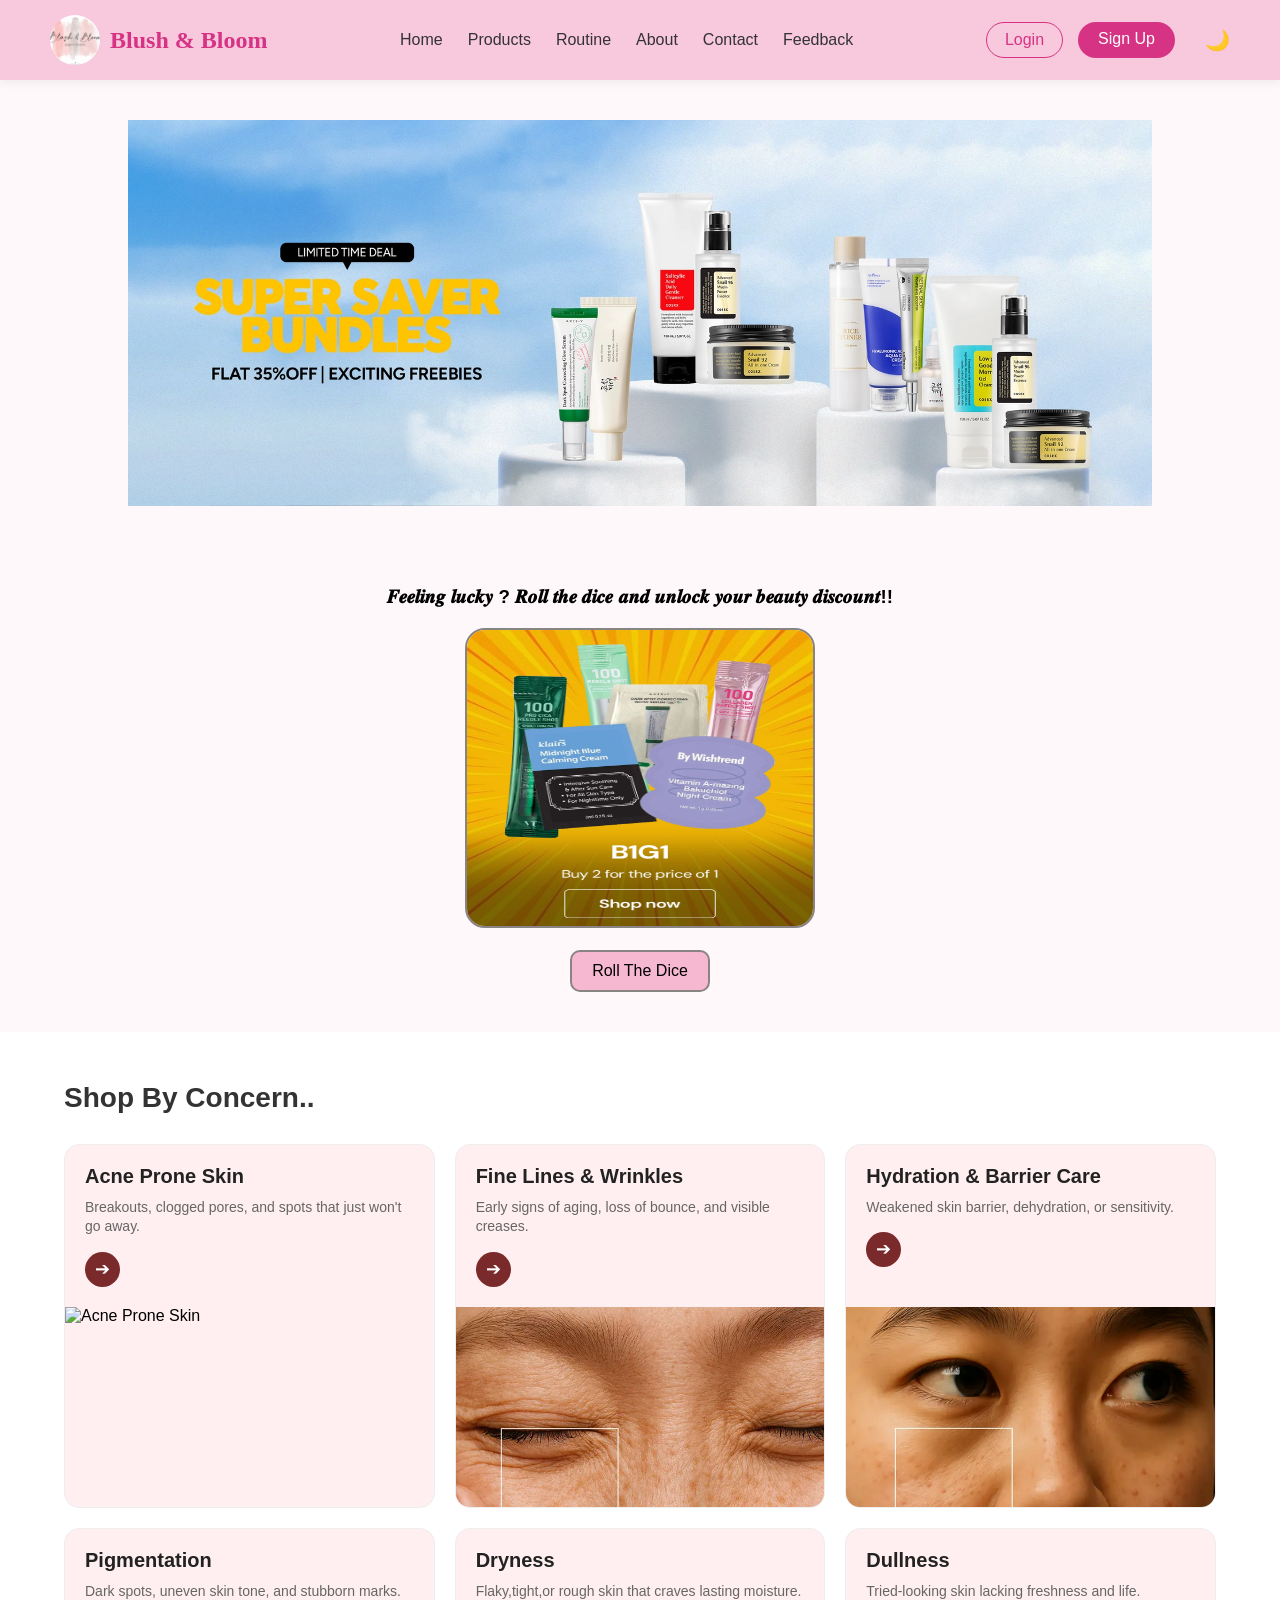
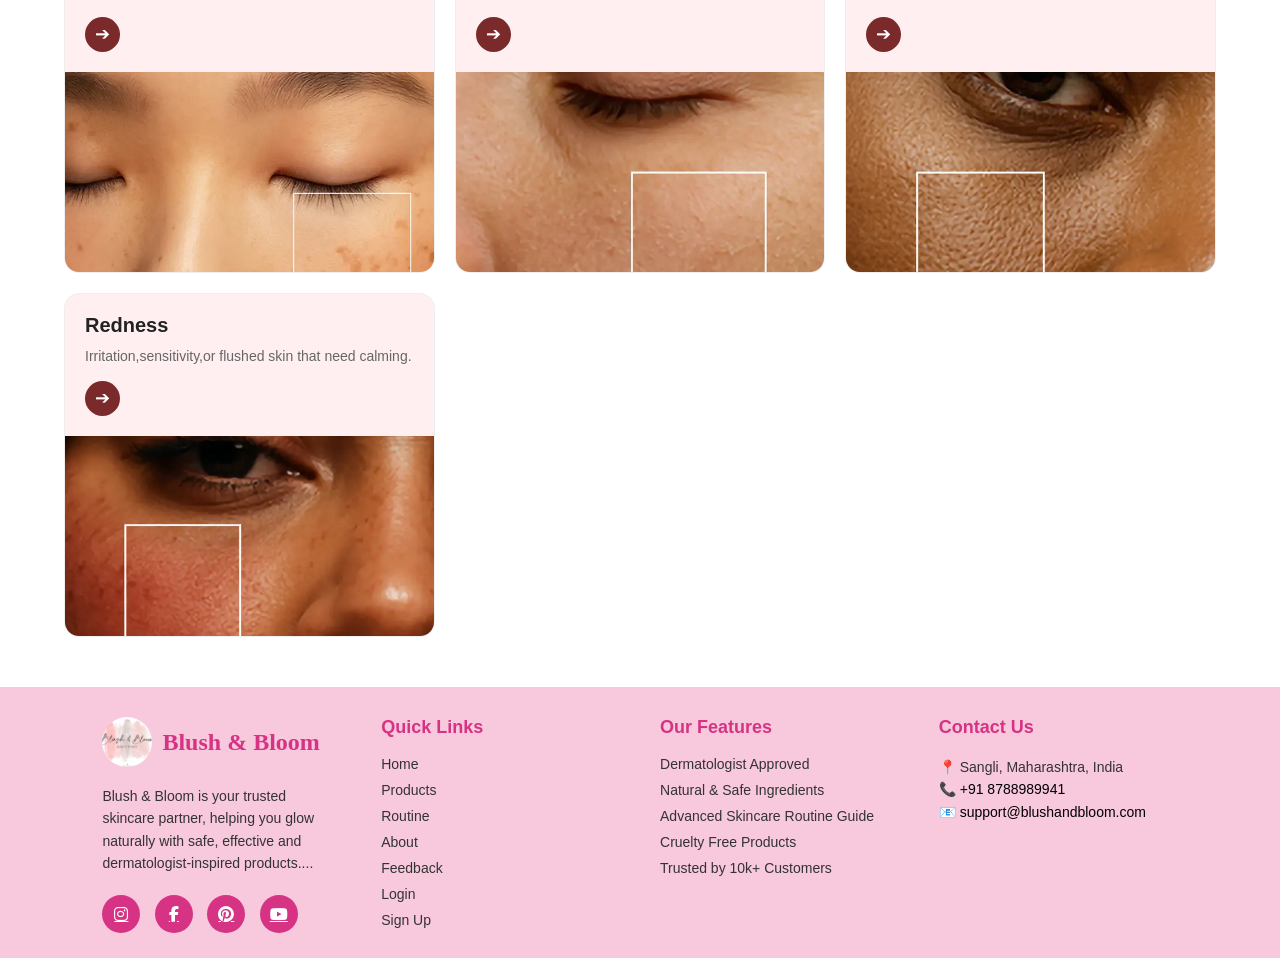
==== commit 2e8edd6e: "Merge branch 'main' into main" ====
--- a/index.html
+++ b/index.html
@@ -3,6 +3,8 @@
 <head>
     <title>Blush & Bloom</title>
     <link rel="stylesheet" href="./css/index.css">
+       <link rel="stylesheet" href="./css/navbar.css">
+        <link rel="stylesheet" href="./css/footer.css">
     <link rel="stylesheet" href="https://cdnjs.cloudflare.com/ajax/libs/font-awesome/6.5.0/css/all.min.css">
 </head>
 <body>
@@ -85,7 +87,7 @@
     </div>
 
     <section class="shop-by-concern">
-        <h2 class="section-title">Shop By Concern</h2>
+        <h2 class="section-title">Shop By Concern..</h2>
 
         <div class="concern-container">
             <div class="concern-card">
@@ -172,13 +174,12 @@
 
                 <div class="social-icons">
 
-                    <a href="#"><i class="fab fa-instagram"></i></a>
-                    <a href="#"><i class="fab fa-facebook-f"></i></a>
-                    <a href="#"><i class="fab fa-pinterest"></i></a>
-                    <a href="#"><i class="fab fa-youtube"></i></a>
-                </div>
-            </div>
-
+                    <a href="https://www.instagram.com/?hl=en"><i class="fab fa-instagram"></i></a>
+                    <a href="https://www.facebook.com/"><i class="fab fa-facebook-f"></i></a>
+                    <a href="https://in.pinterest.com/"><i class="fab fa-pinterest"></i></a>
+                    <a href="https://www.youtube.com/"><i class="fab fa-youtube"></i></a>
+                </div>
+            </div>
 
             <div class="footer-col">
                 <h3>Quick Links</h3>
--- a/css/navbar.css
+++ b/css/navbar.css
@@ -0,0 +1,108 @@
+* {
+    margin: 0;
+    padding: 0;
+    box-sizing: border-box;
+}
+
+body {
+    font-family: Arial, sans-serif;
+    background-color: #fff8fb;
+}
+
+.navbar {
+    display: flex;
+    justify-content: space-between;
+    align-items: center;
+    padding: 15px 50px;
+    background-color: #f8c8dc;
+    box-shadow: 0 4px 8px rgba(0,0,0,0.05);
+}
+
+.nav-left{
+    display:flex;
+    align-items:center;
+    gap:10px;
+}
+
+
+.logo{
+    width:50px;
+    height:50px;
+    border-radius:50%;
+    object-fit:cover;
+}
+
+.brand{
+    font-family:serif;
+    color:#d63384;
+}
+
+
+.nav-links {
+    list-style: none;
+    display: flex;
+    gap: 25px;
+}
+
+.nav-links li {
+    list-style: none;
+}
+
+.nav-links a {
+    text-decoration: none;
+    color: #333;
+    font-weight: 500;
+    transition: 0.3s;
+}
+
+.nav-links a:hover {
+    color: #d63384;
+}
+
+.auth-buttons {
+    display: flex;
+    gap: 15px;
+}
+
+.login-btn {
+    padding: 8px 18px;
+    border: 1px solid #d63384;
+    border-radius: 25px;
+    text-decoration: none;
+    color: #d63384;
+    transition: 0.3s;
+}
+
+.login-btn:hover {
+    background-color: #d63384;
+    color: white;
+}
+
+.signup-btn {
+    padding: 8px 20px;
+    background-color: #d63384;
+    color: white;
+    border-radius: 25px;
+    text-decoration: none;
+    transition: 0.3s;
+}
+
+.signup-btn:hover {
+    background-color: #b0256a;
+}
+
+.hero {
+    text-align: center;
+    padding: 100px 20px;
+}
+
+.hero h1 {
+    font-size: 36px;
+    color: #d63384;
+}
+
+.hero p {
+    margin-top: 10px;
+    font-size: 18px;
+    color: #555;
+}
--- a/css/footer.css
+++ b/css/footer.css
@@ -0,0 +1,109 @@
+
+.footer {
+    background-color: #f8c8dc;   
+    color: #333;
+    padding: 20px 8%;
+}
+
+.footer-container {
+    display: flex;
+    justify-content: space-between;
+    flex-wrap: wrap;
+<<<<<<< HEAD
+   
+=======
+    gap: 50px;
+    margin-top: 10px;
+>>>>>>> 820416f120c61b78b3811654382e2c7c4dcb64ff
+}
+
+.footer-col {
+    flex: 1;
+    min-width: 230px;
+}
+
+.footer-logo {
+    color: #d63384;
+    margin-bottom: 15px;
+    font-size: 22px;
+}
+
+
+.footer h3 {
+    margin-bottom: 18px;
+    color: #d63384;
+    font-size: 18px;
+}
+
+.footer-col p {
+    font-size: 14px;
+    line-height: 1.6;
+}
+
+.footer-col ul {
+    list-style: none;
+}
+
+.footer-col ul li {
+    margin-bottom: 10px;
+    font-size: 14px;
+}
+
+.footer-col ul li a {
+    text-decoration: none;
+    color: #333;
+    transition: 0.3s;
+}
+
+.footer-col ul li a:hover {
+    color: #d63384;
+    padding-left: 5px;
+}
+
+.menu-subitem{
+    text-decoration: none;
+    color: black;
+}
+
+.social-icons {
+    margin-top: 20px;
+}
+
+.social-icons a {
+    display: inline-flex;
+    align-items: center;
+    justify-content: center;
+    width: 38px;
+    height: 38px;
+    border-radius: 50%;
+    background-color: #d63384;
+    color: #fff;
+    margin-right: 10px;
+    font-size: 16px;
+    transition: 0.3s;
+}
+
+.social-icons a:hover {
+    background-color: #b0256a;
+    transform: translateY(-4px);
+}
+
+@media (max-width: 768px) {
+
+    .footer-container {
+        flex-direction: column;
+        text-align: center;
+    }
+
+}
+html, body {
+    height: 100%;
+}
+
+body {
+    display: flex;
+    flex-direction: column;
+}
+
+
+
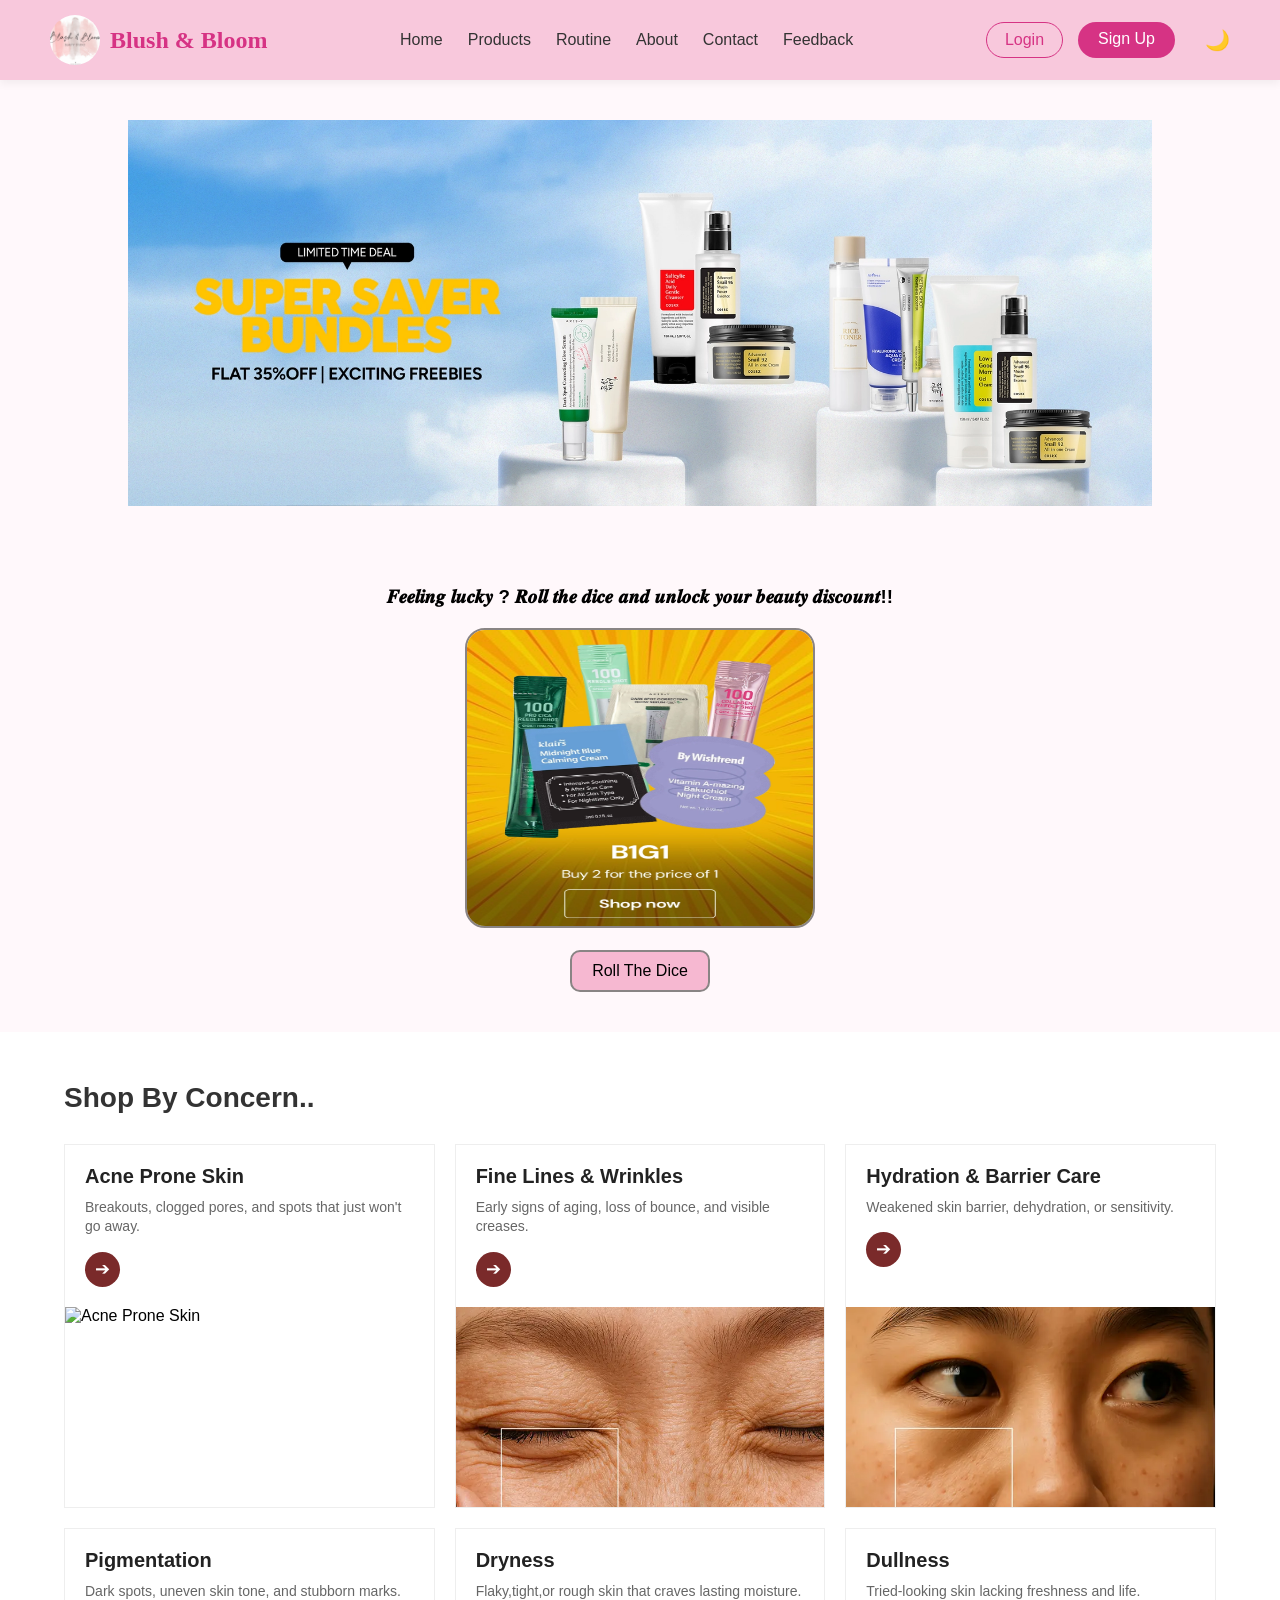
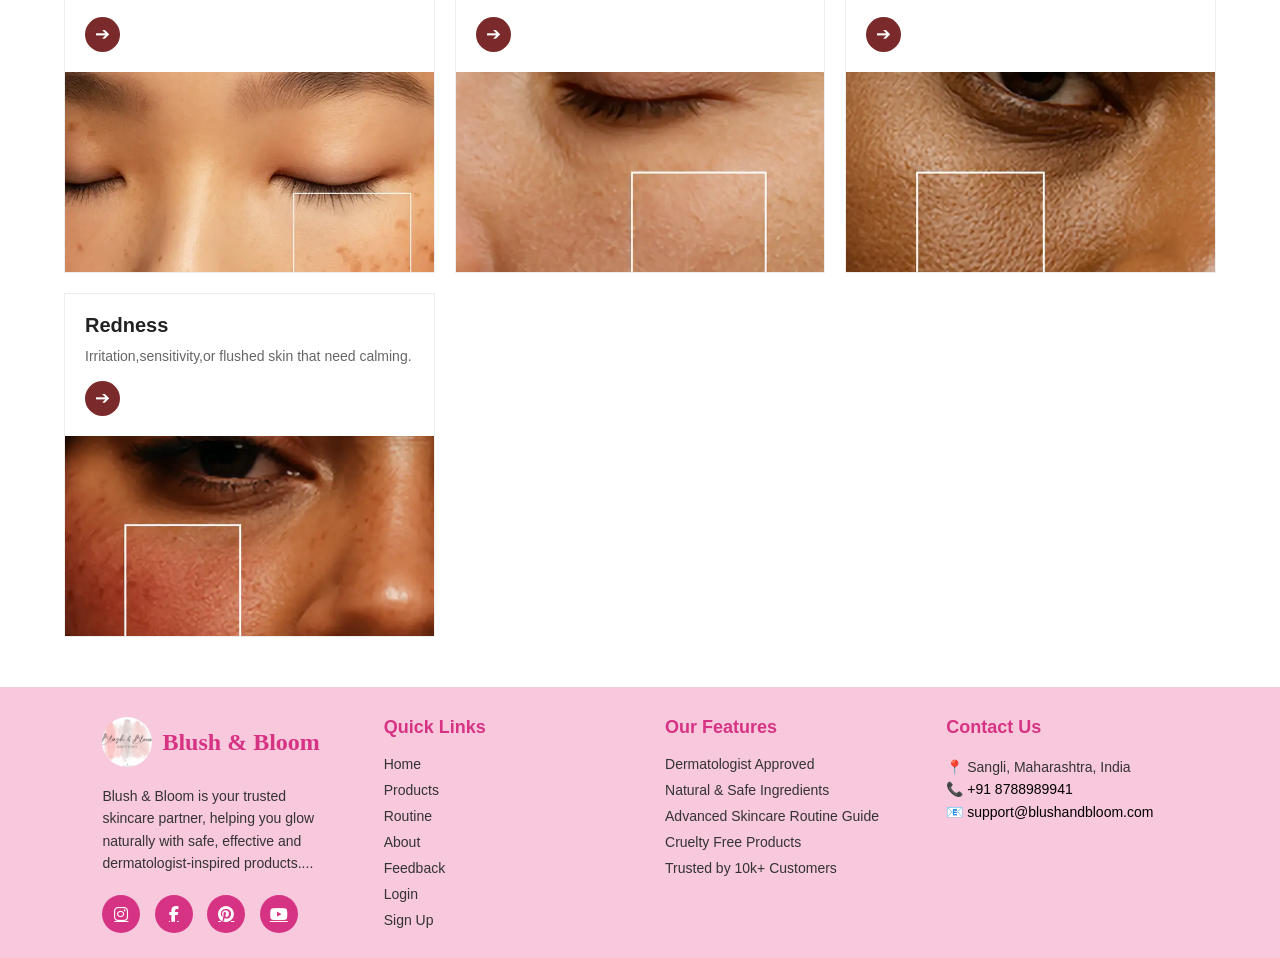
==== commit 1f803fcd: "Merge pull request #33 from Dikshapande19/main all done" ====
--- a/index.html
+++ b/index.html
@@ -1,12 +1,16 @@
 <!DOCTYPE html>
 <html lang="en">
+
 <head>
     <title>Blush & Bloom</title>
     <link rel="stylesheet" href="./css/index.css">
-       <link rel="stylesheet" href="./css/navbar.css">
-        <link rel="stylesheet" href="./css/footer.css">
+    <link rel="stylesheet" href="./css/navbar.css">
+    <link rel="stylesheet" href="./css/footer.css">
     <link rel="stylesheet" href="https://cdnjs.cloudflare.com/ajax/libs/font-awesome/6.5.0/css/all.min.css">
+    <link rel="icon" href="../images/web.logo.png" type="image-logo">
 </head>
+<script src="js/index.js"></script>
+
 <body>
     <nav class="navbar">
         <div class="nav-left">
@@ -26,8 +30,8 @@
         <div class="auth-buttons">
             <a href="pages/login.html" class="login-btn">Login</a>
             <a href="./pages/signup.html" class="signup-btn">Sign Up</a>
-        <button id="themeToggle" class="theme-btn">🌙</button>
-</button>
+            <button id="themeToggle" class="theme-btn">🌙</button>
+            </button>
         </div>
     </nav>
 
@@ -41,11 +45,9 @@
         <img src="images/slide6.webp" class="slide">
     </div>
 
-    <script src="js/index.js"></script>
-
     <div class="dice-container">
         <h3>𝑭𝒆𝒆𝒍𝒊𝒏𝒈 𝒍𝒖𝒄𝒌𝒚 ?
-𝑹𝒐𝒍𝒍 𝒕𝒉𝒆 𝒅𝒊𝒄𝒆 𝒂𝒏𝒅 𝒖𝒏𝒍𝒐𝒄𝒌 𝒚𝒐𝒖𝒓 𝒃𝒆𝒂𝒖𝒕𝒚 𝒅𝒊𝒔𝒄𝒐𝒖𝒏𝒕!!</h3>
+            𝑹𝒐𝒍𝒍 𝒕𝒉𝒆 𝒅𝒊𝒄𝒆 𝒂𝒏𝒅 𝒖𝒏𝒍𝒐𝒄𝒌 𝒚𝒐𝒖𝒓 𝒃𝒆𝒂𝒖𝒕𝒚 𝒅𝒊𝒔𝒄𝒐𝒖𝒏𝒕!!</h3>
         <img src="images/dice1.webp" alt="discount" id="dice" class="dice-img" />
         <br> <br>
         <button type="button" onclick="rollDice()" class="dice">Roll The Dice</button>
@@ -103,7 +105,7 @@
                 <div class="card-content">
                     <h3>Fine Lines & Wrinkles</h3>
                     <p>Early signs of aging, loss of bounce, and visible creases.</p>
-                  <a href="pages/product.html" class="arrow-btn">➔</a>
+                    <a href="pages/product.html" class="arrow-btn">➔</a>
                 </div>
                 <img src="images/fine-lines.webp" alt="Fine Lines & Wrinkles">
             </div>
@@ -112,7 +114,7 @@
                 <div class="card-content">
                     <h3>Hydration & Barrier Care</h3>
                     <p>Weakened skin barrier, dehydration, or sensitivity.</p>
-                     <a href="pages/product.html" class="arrow-btn">➔</a>
+                    <a href="pages/product.html" class="arrow-btn">➔</a>
                 </div>
                 <img src="images/hydration.webp" alt="Hydration">
             </div>
@@ -121,7 +123,7 @@
                 <div class="card-content">
                     <h3>Pigmentation</h3>
                     <p>Dark spots, uneven skin tone, and stubborn marks.</p>
-                     <a href="pages/product.html" class="arrow-btn">➔</a>
+                    <a href="pages/product.html" class="arrow-btn">➔</a>
                 </div>
                 <img src="images/pigmentation.webp" alt="Pigmentation">
             </div>
@@ -130,7 +132,7 @@
                 <div class="card-content">
                     <h3>Dryness</h3>
                     <p>Flaky,tight,or rough skin that craves lasting moisture.</p>
-              <a href="pages/product.html" class="arrow-btn">➔</a>
+                    <a href="pages/product.html" class="arrow-btn">➔</a>
                 </div>
                 <img src="images/dryness.webp" alt="Pigmentation">
             </div>
@@ -148,7 +150,7 @@
                 <div class="card-content">
                     <h3>Redness</h3>
                     <p>Irritation,sensitivity,or flushed skin that need calming.</p>
-                   <a href="pages/product.html" class="arrow-btn">➔</a>
+                    <a href="pages/product.html" class="arrow-btn">➔</a>
                 </div>
                 <img src="images/redness.webp" alt="Pigmentation">
             </div>
--- a/css/index.css
+++ b/css/index.css
@@ -192,114 +192,6 @@
 transition:transform 0.5s ease;
 }
 
-.footer {
-    background-color: #f8c8dc;   
-    color: #333;
-    padding: 80px 8% 25px
-}
-
-.footer-container {
-    display: flex;
-    justify-content: space-between;
-    flex-wrap: wrap;
-    gap: 40px;
-}
-
-.footer-col {
-    flex: 1;
-    min-width: 230px;
-}
-
-.footer-logo {
-    color: #d63384;
-    margin-bottom: 15px;
-    font-size: 22px;
-}
-
-.footer h3 {
-    margin-bottom: 18px;
-    color: #d63384;
-    font-size: 18px;
-}
-
-.footer-col p {
-    font-size: 14px;
-    line-height: 1.6;
-}
-
-.footer-col ul {
-    list-style: none;
-}
-
-.footer-col ul li {
-    margin-bottom: 10px;
-    font-size: 14px;
-}
-
-.footer-col ul li a {
-    text-decoration: none;
-    color: #333;
-    transition: 0.3s;
-}
-
-.footer-col ul li a:hover {
-    color: #d63384;
-    padding-left: 5px;
-}
-
-.menu-subitem{
-    text-decoration: none;
-    color: black;
-}
-
-.social-icons {
-    margin-top: 20px;
-}
-
-.social-icons a {
-    display: inline-flex;
-    align-items: center;
-    justify-content: center;
-    width: 38px;
-    height: 38px;
-    border-radius: 50%;
-    background-color: #d63384;
-    color: #fff;
-    margin-right: 10px;
-    font-size: 16px;
-    transition: 0.3s;
-}
-
-.social-icons a:hover {
-    background-color: #b0256a;
-    transform: translateY(-4px);
-}
-
-.footer-bottom {
-    text-align: center;
-    margin-top: 30px;
-    border-top: 1px solid #f3b3cf;
-    padding-top: 15px;
-    font-size: 13px;
-}
-
-
-@media (max-width: 768px) {
-
-    .footer-container {
-        flex-direction: column;
-        text-align: center;
-    }
-
-}
-html, body {
-    height: 100%;
-}
-
-body {
-    display: flex;
-    flex-direction: column;
-}
 
 .shop-by-concern {
     padding: 50px 5%;
@@ -321,7 +213,11 @@
 }
 
 .concern-card {
+<<<<<<< HEAD
+    background-color: #f9f9f9; /* Light cream background */
+=======
     background-color: #FFEFF1 ; 
+>>>>>>> 8a3871759bcd6945e12d063b9d187551a352ec3d
     border-radius: 15px;
     overflow: hidden;
     display: flex;
@@ -414,4 +310,115 @@
 .heading{
     background-color:  #f8c8dc;
     padding: 20px;
+}
+
+/* ===== TABLET SCREEN ===== */
+
+@media (max-width:992px){
+
+.navbar{
+flex-direction:column;
+align-items:center;
+padding:10px;
+}
+
+.nav-links{
+flex-direction:column;
+gap:12px;
+margin-top:10px;
+}
+
+.slider img{
+height:300px;
+}
+
+.cards{
+flex-wrap:wrap;
+justify-content:center;
+}
+
+.card{
+width:45%;
+margin:10px;
+}
+
+.product-container{
+grid-template-columns:repeat(2,1fr);
+gap:15px;
+}
+
+}
+
+@media (max-width:600px){
+
+.navbar{
+flex-direction:column;
+align-items:center;
+padding:10px;
+}
+
+.nav-links{
+flex-direction:column;
+gap:10px;
+}
+
+.search-bar{
+width:90%;
+margin-top:10px;
+}
+
+.slider img{
+height:200px;
+}
+
+.cards{
+flex-direction:column;
+align-items:center;
+}
+
+.card{
+width:90%;
+}
+
+.product-container{
+grid-template-columns:1fr;
+}
+
+}
+
+@media (max-width:768px){
+
+.footer-container{
+flex-direction:column;
+text-align:center;
+gap:20px;
+}
+
+.footer-section{
+width:100%;
+}
+
+.footer-section h3{
+margin-bottom:8px;
+}
+
+.footer-social{
+justify-content:center;
+margin-top:10px;
+}
+
+.footer-bottom{
+font-size:14px;
+padding-top:10px;
+}
+
+}
+
+html, body {
+    height: 100%;
+}
+
+body {
+    display: flex;
+    flex-direction: column;
 }
--- a/css/navbar.css
+++ b/css/navbar.css
@@ -9,32 +9,59 @@
     background-color: #fff8fb;
 }
 
+.logo {
+    font-size: 24px;
+    font-weight: bold;
+    color: #d63384;
+
+}
+
 .navbar {
     display: flex;
     justify-content: space-between;
     align-items: center;
     padding: 15px 50px;
     background-color: #f8c8dc;
-    box-shadow: 0 4px 8px rgba(0,0,0,0.05);
+    box-shadow: 0 4px 8px rgba(0, 0, 0, 0.05);
+    position: sticky;
 }
 
-.nav-left{
-    display:flex;
-    align-items:center;
-    gap:10px;
+.logo {
+    width: 50px;
+    height: 50px;
+    border-radius: 50%;
+    object-fit: cover;
+    margin-left: 0.001cm;
 }
 
-
-.logo{
-    width:50px;
-    height:50px;
-    border-radius:50%;
-    object-fit:cover;
+.nav-left {
+    display: flex;
+    align-items: center;
+    gap: 10px;
 }
 
-.brand{
-    font-family:serif;
-    color:#d63384;
+.logo {
+    width: 50px;
+    height: 50px;
+    border-radius: 50%;
+    object-fit: cover;
+}
+
+.brand {
+    font-family: serif;
+    color: #d63384;
+}
+
+.nav-links {
+    list-style: none;
+    display: flex;
+    gap: 25px;
+}
+
+.nav-links a {
+    text-decoration: none;
+    color: black;
+    font-weight: 500;
 }
 
 
@@ -58,6 +85,7 @@
 .nav-links a:hover {
     color: #d63384;
 }
+
 
 .auth-buttons {
     display: flex;
@@ -106,3 +134,63 @@
     font-size: 18px;
     color: #555;
 }
+
+.hero {
+    flex: 1;
+}
+
+
+@media (max-width:768px){
+
+.navbar{
+flex-direction:column;
+align-items:center;
+padding:10px;
+}
+
+.nav-links{
+flex-direction:column;
+align-items:center;
+gap:12px;
+margin-top:10px;
+}
+
+.nav-links a{
+display:block;
+}
+
+.search-bar{
+width:90%;
+margin-top:10px;
+}
+
+.theme-toggle{
+margin-top:10px;
+}
+
+}
+
+@media (max-width:768px){
+
+.navbar{
+flex-direction:column;
+align-items:center;
+padding:10px;
+}
+
+.nav-links{
+flex-direction:column;
+gap:10px;
+margin-top:10px;
+}
+
+.search-bar{
+width:90%;
+margin-top:10px;
+}
+
+.theme-toggle{
+margin-top:10px;
+}
+
+}
--- a/css/footer.css
+++ b/css/footer.css
@@ -9,12 +9,8 @@
     display: flex;
     justify-content: space-between;
     flex-wrap: wrap;
-<<<<<<< HEAD
-   
-=======
     gap: 50px;
     margin-top: 10px;
->>>>>>> 820416f120c61b78b3811654382e2c7c4dcb64ff
 }
 
 .footer-col {
@@ -87,17 +83,33 @@
     background-color: #b0256a;
     transform: translateY(-4px);
 }
+  
+@media (max-width:768px){
 
-@media (max-width: 768px) {
+.footer-container{
+flex-direction:column;
+text-align:center;
+gap:20px;
+}
 
-    .footer-container {
-        flex-direction: column;
-        text-align: center;
-    }
+.footer-section{
+width:100%;
+}
 
+.footer-section h3{
+margin-bottom:8px;
 }
-html, body {
-    height: 100%;
+
+.footer-social{
+justify-content:center;
+margin-top:10px;
+}
+
+.footer-bottom{
+font-size:14px;
+padding-top:10px;
+}
+
 }
 
 body {
@@ -107,3 +119,4 @@
 
 
 
+
